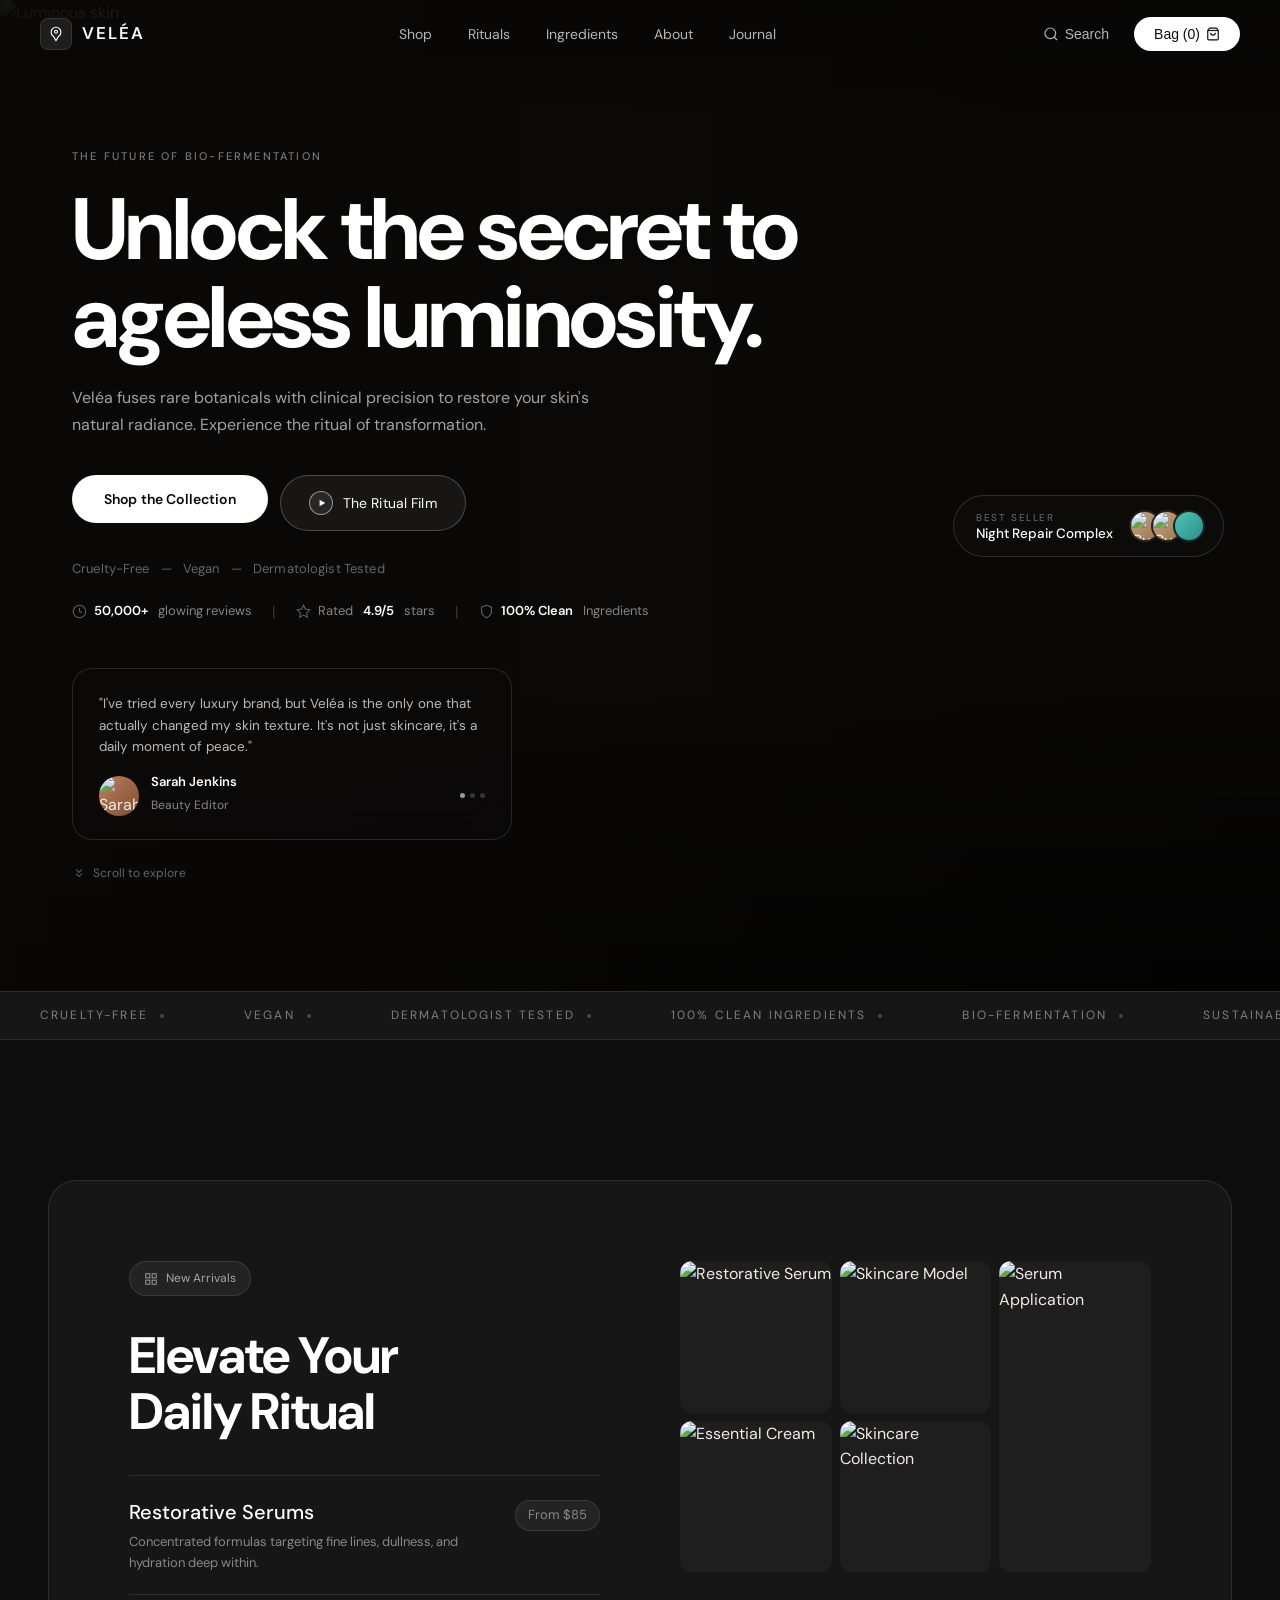
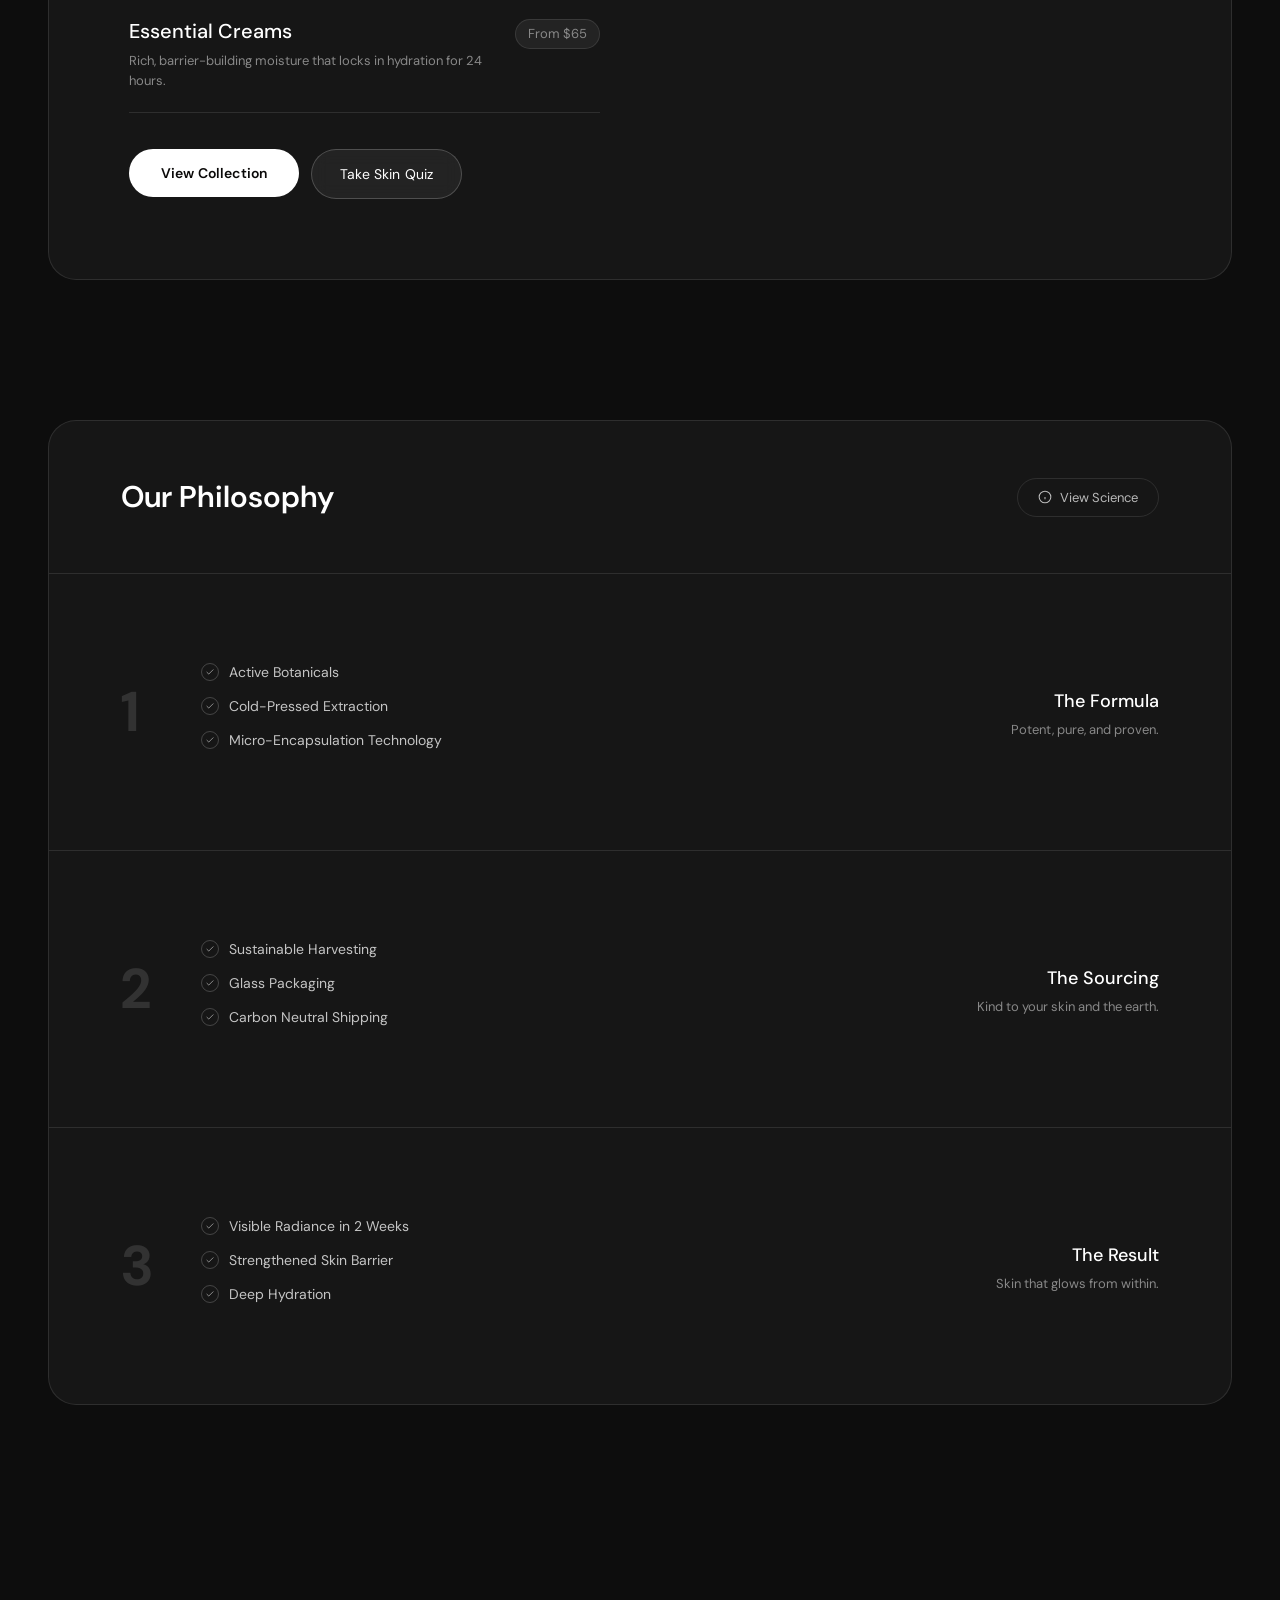
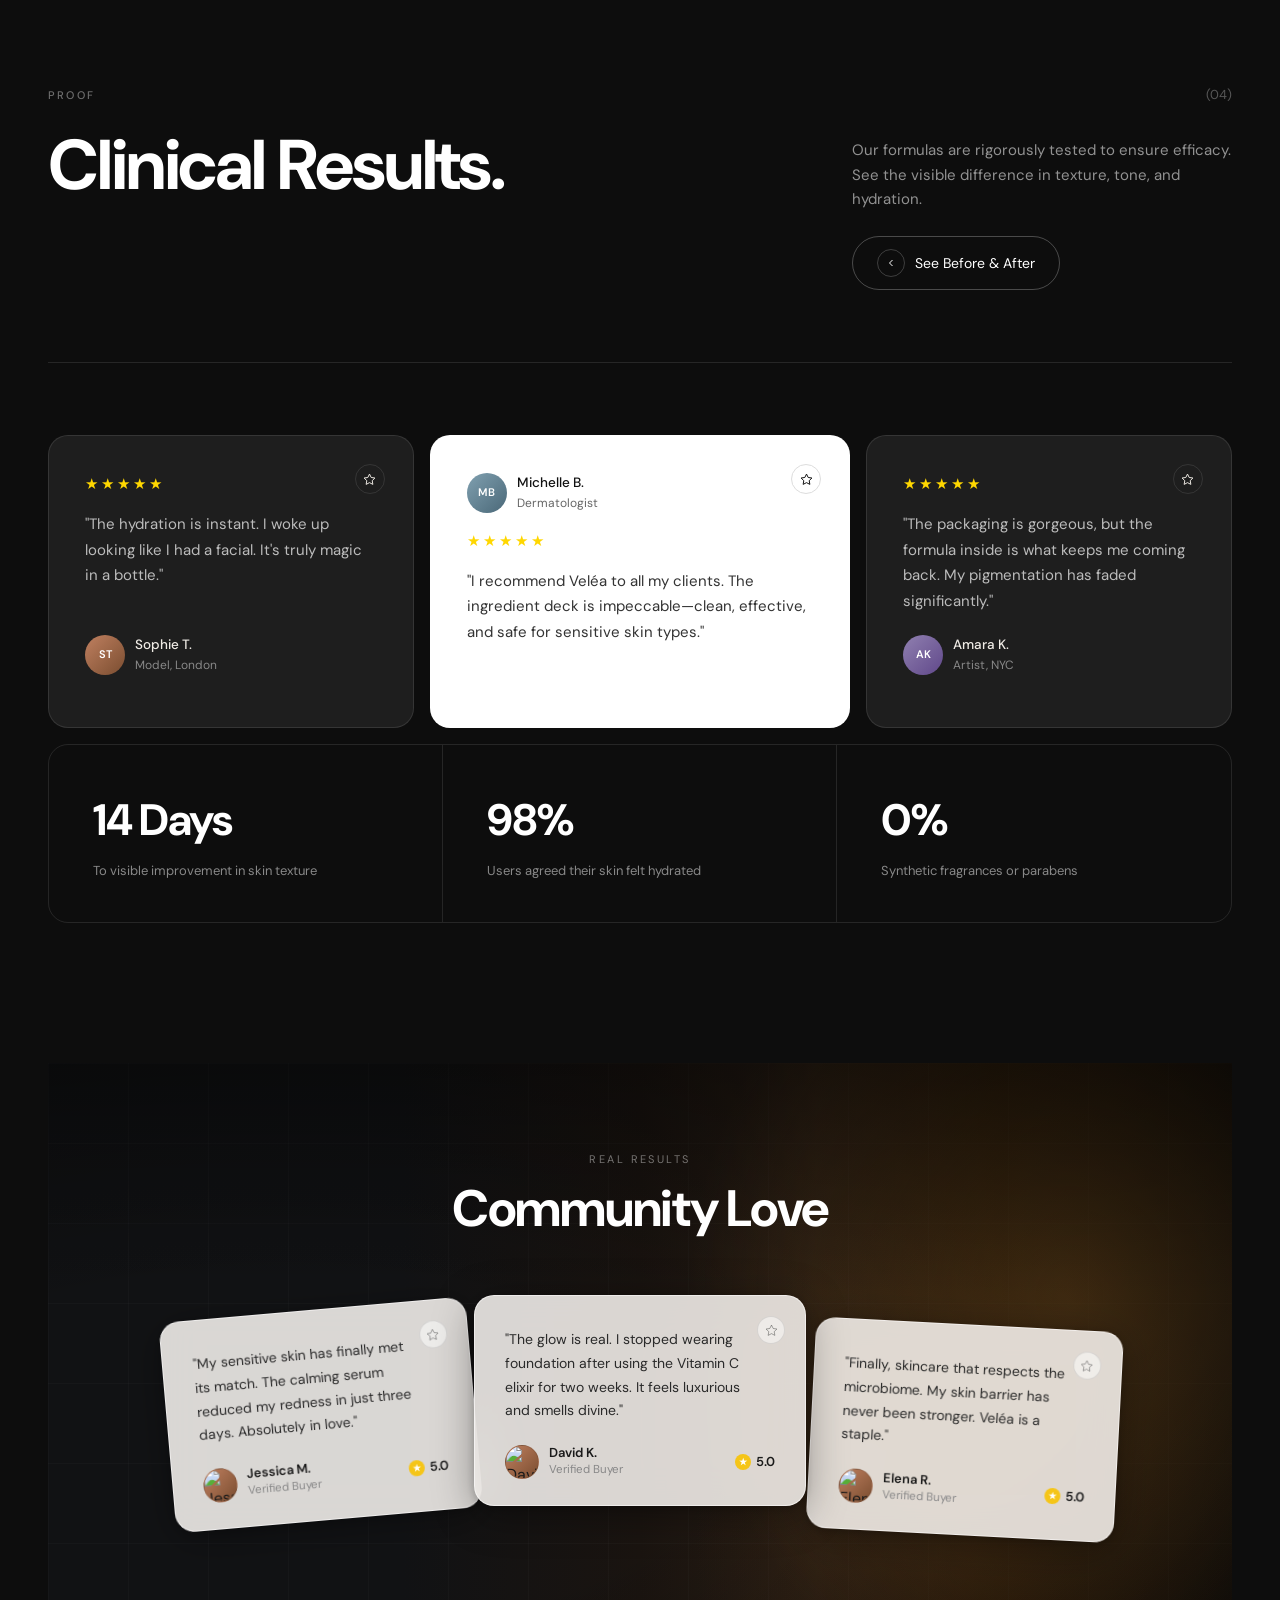
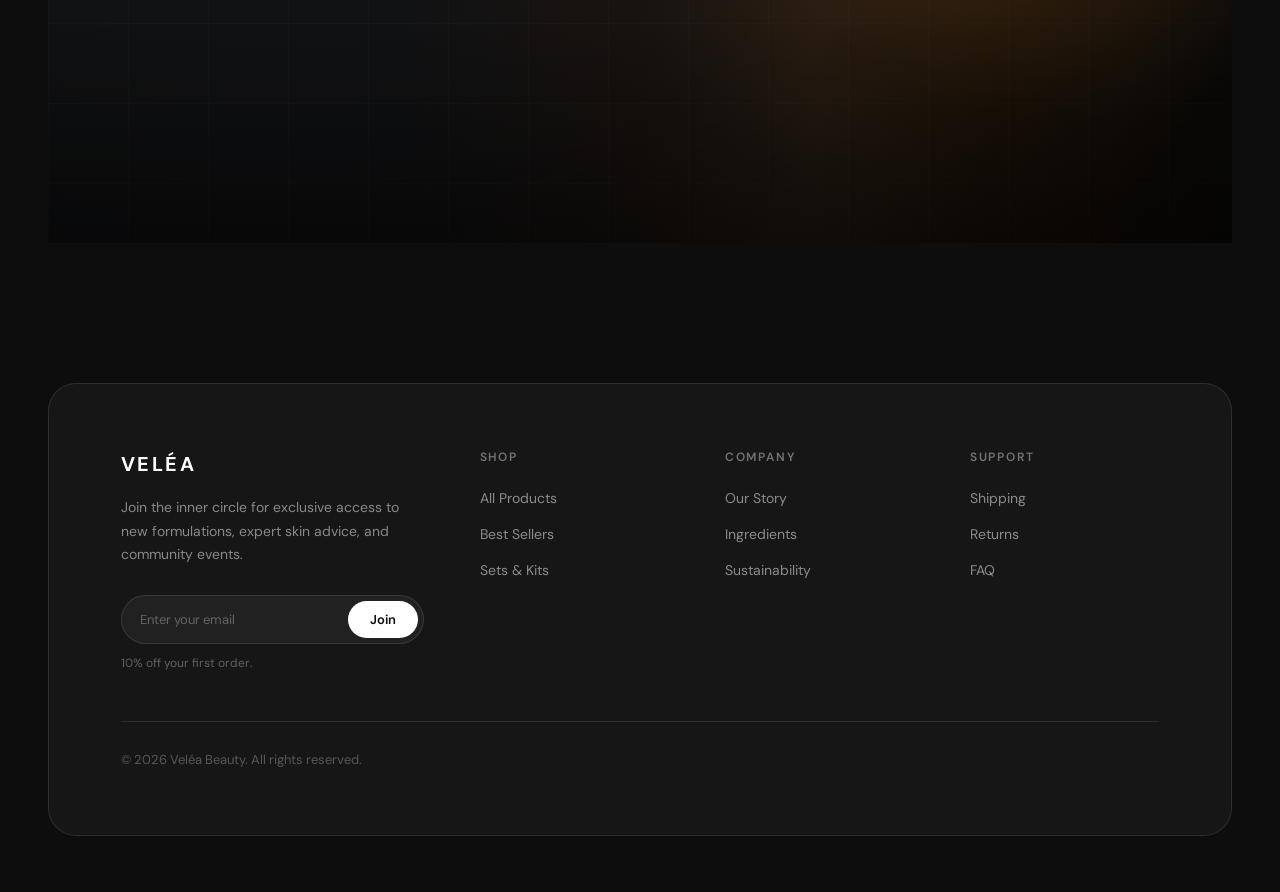
==== index.html @ f621033b "rebrand: rename LUMINA → Veléa throughout" ====
<!DOCTYPE html>
<html lang="en">
<head>
  <meta charset="UTF-8" />
  <meta name="viewport" content="width=device-width, initial-scale=1.0" />
  <meta name="description" content="Veléa fuses rare botanicals with clinical precision to restore your skin's natural radiance. Experience the ritual of transformation." />
  <title>Veléa — Unlock the secret to ageless luminosity</title>

  <!-- Fonts -->
  <link rel="preconnect" href="https://fonts.googleapis.com" />
  <link rel="preconnect" href="https://fonts.gstatic.com" crossorigin />
  <link href="https://fonts.googleapis.com/css2?family=DM+Sans:ital,opsz,wght@0,9..40,300;0,9..40,400;0,9..40,500;0,9..40,600;0,9..40,700;1,9..40,300;1,9..40,400&display=swap" rel="stylesheet" />

  <!-- Styles -->
  <link rel="stylesheet" href="assets/css/style.css" />
</head>
<body>

<!-- ═══════════════════════════════════════════════════════
     NAVIGATION
═══════════════════════════════════════════════════════ -->
<nav>
  <a href="#" class="nav-logo">
    <div class="nav-logo-icon">
      <svg viewBox="0 0 24 24" stroke-width="1.5">
        <path d="M12 3c3.5 0 6.5 3 6.5 6.5 0 2-1 4-3 5.5L12 21l-3.5-6C6.5 13.5 5.5 11.5 5.5 9.5 5.5 6 8.5 3 12 3z"/>
        <circle cx="12" cy="9" r="2"/>
      </svg>
    </div>
    Veléa
  </a>

  <ul class="nav-links">
    <li><a href="coming-soon.html">Shop</a></li>
    <li><a href="coming-soon.html">Rituals</a></li>
    <li><a href="coming-soon.html">Ingredients</a></li>
    <li><a href="coming-soon.html">About</a></li>
    <li><a href="coming-soon.html">Journal</a></li>
  </ul>

  <div class="nav-right">
    <button class="btn-search">
      <svg viewBox="0 0 24 24" width="16" height="16" fill="none" stroke="currentColor" stroke-width="1.8">
        <circle cx="11" cy="11" r="8"/>
        <path d="m21 21-4.35-4.35"/>
      </svg>
      Search
    </button>
    <button class="btn-bag">
      Bag (0)
      <svg viewBox="0 0 24 24" width="14" height="14" fill="none" stroke="currentColor" stroke-width="2">
        <path d="M6 2 3 6v14a2 2 0 0 0 2 2h14a2 2 0 0 0 2-2V6l-3-4z"/>
        <line x1="3" y1="6" x2="21" y2="6"/>
        <path d="M16 10a4 4 0 0 1-8 0"/>
      </svg>
    </button>
  </div>
</nav>


<!-- ═══════════════════════════════════════════════════════
     HERO
═══════════════════════════════════════════════════════ -->
<section class="hero">
  <!-- Background layers -->
  <div class="hero-bg"></div>
  <img class="hero-model" src="assets/images/hero-model.jpg" alt="Luminous skin" />
  <div class="hero-bg-gradient"></div>

  <!-- Best Seller pill (JS aligns it vertically with the badges row) -->
  <div class="best-seller-pill">
    <div>
      <div class="pill-label">Best Seller</div>
      <div class="pill-name">Night Repair Complex</div>
    </div>
    <div class="pill-avatars">
      <div class="pill-av">
        <img src="https://i.pravatar.cc/64?img=32" alt="Customer" />
      </div>
      <div class="pill-av">
        <img src="https://i.pravatar.cc/64?img=44" alt="Customer" />
      </div>
      <div class="pill-av teal"></div>
    </div>
  </div>

  <!-- Left-column content flow -->
  <div class="hero-main">
    <p class="hero-eyebrow">The Future of Bio-Fermentation</p>

    <h1 class="hero-headline">
      Unlock the secret to<br>ageless luminosity.
    </h1>

    <p class="hero-sub">
      Veléa fuses rare botanicals with clinical precision to restore your skin's
      natural radiance. Experience the ritual of transformation.
    </p>

    <div class="hero-ctas">
      <a href="coming-soon.html"><button class="btn-primary">Shop the Collection</button></a>
      <button class="btn-ghost">
        <div class="btn-play-icon">
          <svg viewBox="0 0 10 10"><polygon points="2,1 9,5 2,9"/></svg>
        </div>
        The Ritual Film
      </button>
    </div>

    <p class="hero-cert-line">
      Cruelty-Free <span>—</span> Vegan <span>—</span> Dermatologist Tested
    </p>

    <div class="hero-badges">
      <span class="hero-badge">
        <svg viewBox="0 0 24 24" stroke-width="1.8"><circle cx="12" cy="12" r="10"/><path d="M12 6v6l4 2"/></svg>
        <strong>50,000+</strong>&nbsp;glowing reviews
      </span>
      <span class="hero-badge-sep">|</span>
      <span class="hero-badge">
        <svg viewBox="0 0 24 24" stroke-width="1.8"><path d="M12 2l3.09 6.26L22 9.27l-5 4.87 1.18 6.88L12 17.77l-6.18 3.25L7 14.14 2 9.27l6.91-1.01L12 2z"/></svg>
        Rated&nbsp;<strong>4.9/5</strong>&nbsp;stars
      </span>
      <span class="hero-badge-sep">|</span>
      <span class="hero-badge">
        <svg viewBox="0 0 24 24" stroke-width="1.8"><path d="M12 22s8-4 8-10V5l-8-3-8 3v7c0 6 8 10 8 10z"/></svg>
        <strong>100% Clean</strong>&nbsp;Ingredients
      </span>
    </div>

    <div class="hero-spacer"></div>

    <!-- Testimonial card -->
    <div class="hero-testimonial">
      <p>"I've tried every luxury brand, but Veléa is the only one that actually
         changed my skin texture. It's not just skincare, it's a daily moment of peace."</p>
      <div class="testimonial-author">
        <div class="t-av">
          <img src="https://i.pravatar.cc/80?img=47" alt="Sarah Jenkins" />
        </div>
        <div class="t-info">
          <strong>Sarah Jenkins</strong>
          <span>Beauty Editor</span>
        </div>
        <div class="t-dots">
          <div class="t-dot active"></div>
          <div class="t-dot"></div>
          <div class="t-dot"></div>
        </div>
      </div>
    </div>

    <div class="scroll-hint">
      <svg viewBox="0 0 24 24" stroke-width="1.8">
        <polyline points="7 13 12 18 17 13"/>
        <polyline points="7 6 12 11 17 6"/>
      </svg>
      Scroll to explore
    </div>
  </div>
</section>


<!-- ═══════════════════════════════════════════════════════
     TAGLINE MARQUEE STRIP
═══════════════════════════════════════════════════════ -->
<div class="tagline-strip">
  <div class="strip-inner">
    <span class="strip-item">Cruelty-Free<div class="strip-dot"></div></span>
    <span class="strip-item">Vegan<div class="strip-dot"></div></span>
    <span class="strip-item">Dermatologist Tested<div class="strip-dot"></div></span>
    <span class="strip-item">100% Clean Ingredients<div class="strip-dot"></div></span>
    <span class="strip-item">Bio-Fermentation<div class="strip-dot"></div></span>
    <span class="strip-item">Sustainably Sourced<div class="strip-dot"></div></span>
    <span class="strip-item">Carbon Neutral Shipping<div class="strip-dot"></div></span>
    <span class="strip-item">Glass Packaging<div class="strip-dot"></div></span>
    <!-- duplicate for seamless infinite loop -->
    <span class="strip-item">Cruelty-Free<div class="strip-dot"></div></span>
    <span class="strip-item">Vegan<div class="strip-dot"></div></span>
    <span class="strip-item">Dermatologist Tested<div class="strip-dot"></div></span>
    <span class="strip-item">100% Clean Ingredients<div class="strip-dot"></div></span>
    <span class="strip-item">Bio-Fermentation<div class="strip-dot"></div></span>
    <span class="strip-item">Sustainably Sourced<div class="strip-dot"></div></span>
    <span class="strip-item">Carbon Neutral Shipping<div class="strip-dot"></div></span>
    <span class="strip-item">Glass Packaging<div class="strip-dot"></div></span>
  </div>
</div>


<!-- ═══════════════════════════════════════════════════════
     PRODUCTS — "Elevate Your Daily Ritual"
═══════════════════════════════════════════════════════ -->
<section class="products-section">
  <div class="section-inner">
    <div class="section-card">
      <div class="products-layout">

        <!-- Left: text & product list -->
        <div class="products-left">
          <div class="badge-pill">
            <svg viewBox="0 0 24 24" stroke-width="1.8">
              <rect x="3" y="3" width="7" height="7"/><rect x="14" y="3" width="7" height="7"/>
              <rect x="3" y="14" width="7" height="7"/><rect x="14" y="14" width="7" height="7"/>
            </svg>
            New Arrivals
          </div>

          <h2 class="product-headline">Elevate Your<br>Daily Ritual</h2>

          <ul class="product-list">
            <li class="product-item">
              <div>
                <div class="product-item-name">Restorative Serums</div>
                <div class="product-item-desc">Concentrated formulas targeting fine lines, dullness, and hydration deep within.</div>
              </div>
              <span class="product-item-price">From $85</span>
            </li>
            <li class="product-item">
              <div>
                <div class="product-item-name">Essential Creams</div>
                <div class="product-item-desc">Rich, barrier-building moisture that locks in hydration for 24 hours.</div>
              </div>
              <span class="product-item-price">From $65</span>
            </li>
          </ul>

          <div class="products-ctas">
            <a href="coming-soon.html"><button class="btn-primary">View Collection</button></a>
            <button class="btn-ghost" style="border-color: rgba(255,255,255,0.2);">Take Skin Quiz</button>
          </div>
        </div>

        <!-- Right: image mosaic -->
        <div class="products-right">
          <div class="product-grid">
            <!-- Top-left: prod 1 -->
            <div class="pg-item">
              <img class="pg-img" src="assets/images/prod-1.jpg" alt="Restorative Serum" />
            </div>
            <!-- Top-middle: model 2 -->
            <div class="pg-item">
              <img class="pg-img" src="assets/images/model-2.jpg" alt="Skincare Model" />
            </div>
            <!-- Top-right big (spans 2 rows): model 1 -->
            <div class="pg-item pg-item-tall">
              <img class="pg-img" src="assets/images/model-1.jpg" alt="Serum Application" />
            </div>
            <!-- Bottom-left: prod 2 -->
            <div class="pg-item">
              <img class="pg-img" src="assets/images/prod-2.jpg" alt="Essential Cream" />
            </div>
            <!-- Bottom-middle: prod 3 -->
            <div class="pg-item">
              <img class="pg-img" src="assets/images/prod-3.jpg" alt="Skincare Collection" />
            </div>
          </div>
        </div>

      </div>
    </div>
  </div>
</section>


<!-- ═══════════════════════════════════════════════════════
     PHILOSOPHY — "Our Philosophy"
═══════════════════════════════════════════════════════ -->
<section class="philosophy-section">
  <div class="section-inner">
    <div class="phil-card">

      <div class="phil-header">
        <h2 class="phil-title">Our Philosophy</h2>
        <button class="btn-outline-sm">
          <svg viewBox="0 0 24 24" stroke-width="1.8">
            <path d="M12 22c5.523 0 10-4.477 10-10S17.523 2 12 2 2 6.477 2 12s4.477 10 10 10z"/>
            <path d="M12 16v-4M12 8h.01"/>
          </svg>
          View Science
        </button>
      </div>

      <!-- Row 1: The Formula -->
      <div class="phil-row">
        <div class="phil-num">1</div>
        <div>
          <ul class="phil-points">
            <li><div class="check-icon"><svg viewBox="0 0 24 24" stroke-width="2"><polyline points="20 6 9 17 4 12"/></svg></div>Active Botanicals</li>
            <li><div class="check-icon"><svg viewBox="0 0 24 24" stroke-width="2"><polyline points="20 6 9 17 4 12"/></svg></div>Cold-Pressed Extraction</li>
            <li><div class="check-icon"><svg viewBox="0 0 24 24" stroke-width="2"><polyline points="20 6 9 17 4 12"/></svg></div>Micro-Encapsulation Technology</li>
          </ul>
        </div>

        <!-- ── Formula Video ── -->
        <div class="formula-anim-wrap">
          <video class="formula-video" src="assets/images/formula.mp4" autoplay muted loop playsinline></video>
        </div>

        <div class="phil-right">
          <div class="phil-right-title">The Formula</div>
          <div class="phil-right-sub">Potent, pure, and proven.</div>
        </div>
      </div>

      <!-- Row 2: The Sourcing -->
      <div class="phil-row">
        <div class="phil-num">2</div>
        <div>
          <ul class="phil-points">
            <li><div class="check-icon"><svg viewBox="0 0 24 24" stroke-width="2"><polyline points="20 6 9 17 4 12"/></svg></div>Sustainable Harvesting</li>
            <li><div class="check-icon"><svg viewBox="0 0 24 24" stroke-width="2"><polyline points="20 6 9 17 4 12"/></svg></div>Glass Packaging</li>
            <li><div class="check-icon"><svg viewBox="0 0 24 24" stroke-width="2"><polyline points="20 6 9 17 4 12"/></svg></div>Carbon Neutral Shipping</li>
          </ul>
        </div>

        <!-- ── Sourcing Video ── -->
        <div class="formula-anim-wrap">
          <video class="formula-video" src="assets/images/sourcing.mp4" autoplay muted loop playsinline></video>
        </div>

        <div class="phil-right">
          <div class="phil-right-title">The Sourcing</div>
          <div class="phil-right-sub">Kind to your skin and the earth.</div>
        </div>
      </div>

      <!-- Row 3: The Result -->
      <div class="phil-row">
        <div class="phil-num">3</div>
        <div>
          <ul class="phil-points">
            <li><div class="check-icon"><svg viewBox="0 0 24 24" stroke-width="2"><polyline points="20 6 9 17 4 12"/></svg></div>Visible Radiance in 2 Weeks</li>
            <li><div class="check-icon"><svg viewBox="0 0 24 24" stroke-width="2"><polyline points="20 6 9 17 4 12"/></svg></div>Strengthened Skin Barrier</li>
            <li><div class="check-icon"><svg viewBox="0 0 24 24" stroke-width="2"><polyline points="20 6 9 17 4 12"/></svg></div>Deep Hydration</li>
          </ul>
        </div>

        <!-- ── Result Video ── -->
        <div class="formula-anim-wrap">
          <video class="formula-video" src="assets/images/result.mp4" autoplay muted loop playsinline></video>
        </div>

        <div class="phil-right">
          <div class="phil-right-title">The Result</div>
          <div class="phil-right-sub">Skin that glows from within.</div>
        </div>
      </div>

    </div>
  </div>
</section>


<!-- ═══════════════════════════════════════════════════════
     CLINICAL RESULTS — "Proof"
═══════════════════════════════════════════════════════ -->
<section class="proof-section">
  <div class="section-inner">

    <div class="proof-eyebrow">
      <span class="proof-label">PROOF</span>
      <span class="proof-num">(04)</span>
    </div>

    <div class="proof-top">
      <div>
        <h2 class="proof-headline">Clinical Results.</h2>
      </div>
      <div class="proof-right">
        <p>Our formulas are rigorously tested to ensure efficacy. See the visible
           difference in texture, tone, and hydration.</p>
        <button class="btn-proof">
          <div class="btn-proof-icon">
            <svg viewBox="0 0 24 24" stroke-width="2"><polyline points="15 18 9 12 15 6"/></svg>
          </div>
          See Before &amp; After
        </button>
      </div>
    </div>

    <!-- Review cards -->
    <div class="reviews-grid">

      <div class="review-card">
        <div class="review-bookmark">
          <svg viewBox="0 0 24 24" stroke-width="1.8"><polygon points="12 2 15.09 8.26 22 9.27 17 14.14 18.18 21.02 12 17.77 5.82 21.02 7 14.14 2 9.27 8.91 8.26 12 2"/></svg>
        </div>
        <div class="review-stars">
          <span class="star filled">★</span><span class="star filled">★</span><span class="star filled">★</span><span class="star filled">★</span><span class="star filled">★</span>
        </div>
        <p class="review-text">"The hydration is instant. I woke up looking like I had a facial. It's truly magic in a bottle."</p>
        <div class="review-author" style="margin-top:auto;padding-top:20px;">
          <div class="review-av">ST</div>
          <div>
            <div class="review-author-name">Sophie T.</div>
            <div class="review-author-role">Model, London</div>
          </div>
        </div>
      </div>

      <div class="review-card featured">
        <div class="review-bookmark">
          <svg viewBox="0 0 24 24" stroke-width="1.8" stroke="#aaa"><polygon points="12 2 15.09 8.26 22 9.27 17 14.14 18.18 21.02 12 17.77 5.82 21.02 7 14.14 2 9.27 8.91 8.26 12 2"/></svg>
        </div>
        <div class="review-author">
          <div class="review-av av2">MB</div>
          <div>
            <div class="review-author-name">Michelle B.</div>
            <div class="review-author-role">Dermatologist</div>
          </div>
        </div>
        <div class="review-stars">
          <span class="star filled">★</span><span class="star filled">★</span><span class="star filled">★</span><span class="star filled">★</span><span class="star filled">★</span>
        </div>
        <p class="review-text">"I recommend Veléa to all my clients. The ingredient deck is impeccable—clean, effective, and safe for sensitive skin types."</p>
      </div>

      <div class="review-card">
        <div class="review-bookmark">
          <svg viewBox="0 0 24 24" stroke-width="1.8"><polygon points="12 2 15.09 8.26 22 9.27 17 14.14 18.18 21.02 12 17.77 5.82 21.02 7 14.14 2 9.27 8.91 8.26 12 2"/></svg>
        </div>
        <div class="review-stars">
          <span class="star filled">★</span><span class="star filled">★</span><span class="star filled">★</span><span class="star filled">★</span><span class="star filled">★</span>
        </div>
        <p class="review-text">"The packaging is gorgeous, but the formula inside is what keeps me coming back. My pigmentation has faded significantly."</p>
        <div class="review-author" style="padding-top:20px;margin-top:auto;">
          <div class="review-av av3">AK</div>
          <div>
            <div class="review-author-name">Amara K.</div>
            <div class="review-author-role">Artist, NYC</div>
          </div>
        </div>
      </div>

    </div>

    <!-- Stats bar -->
    <div class="review-stats-row">
      <div class="stat-cell">
        <div class="stat-value">14 Days</div>
        <div class="stat-label">To visible improvement in skin texture</div>
      </div>
      <div class="stat-cell">
        <div class="stat-value">98%</div>
        <div class="stat-label">Users agreed their skin felt hydrated</div>
      </div>
      <div class="stat-cell">
        <div class="stat-value">0%</div>
        <div class="stat-label">Synthetic fragrances or parabens</div>
      </div>
    </div>

  </div>
</section>


<!-- ═══════════════════════════════════════════════════════
     COMMUNITY LOVE
═══════════════════════════════════════════════════════ -->
<section class="community-section">
  <div class="section-inner">
    <div class="community-wrap">

      <!-- Background layers -->
      <div class="community-photo-bg"></div>
      <div class="community-photo-fg"></div>

      <!-- Animated constellation (driven by constellation.js) -->
      <svg id="constellation-canvas" xmlns="http://www.w3.org/2000/svg"></svg>

      <div class="community-vignette"></div>

      <div class="community-content">
        <p class="community-eyebrow">REAL RESULTS</p>
        <h2 class="community-title">Community Love</h2>

        <div class="community-cards">

          <div class="community-card">
            <div class="cc-bookmark">
              <svg viewBox="0 0 24 24" stroke-width="1.8"><polygon points="12 2 15.09 8.26 22 9.27 17 14.14 18.18 21.02 12 17.77 5.82 21.02 7 14.14 2 9.27 8.91 8.26 12 2"/></svg>
            </div>
            <p class="cc-text">"My sensitive skin has finally met its match. The calming serum reduced my redness in just three days. Absolutely in love."</p>
            <div class="cc-footer">
              <div class="cc-author">
                <div class="cc-av"><img src="https://i.pravatar.cc/68?img=47" alt="Jessica M." /></div>
                <div>
                  <div class="cc-name">Jessica M.</div>
                  <div class="cc-role">Verified Buyer</div>
                </div>
              </div>
              <div class="cc-rating"><div class="cc-star-icon">★</div>5.0</div>
            </div>
          </div>

          <div class="community-card">
            <div class="cc-bookmark">
              <svg viewBox="0 0 24 24" stroke-width="1.8"><polygon points="12 2 15.09 8.26 22 9.27 17 14.14 18.18 21.02 12 17.77 5.82 21.02 7 14.14 2 9.27 8.91 8.26 12 2"/></svg>
            </div>
            <p class="cc-text">"The glow is real. I stopped wearing foundation after using the Vitamin C elixir for two weeks. It feels luxurious and smells divine."</p>
            <div class="cc-footer">
              <div class="cc-author">
                <div class="cc-av"><img src="https://i.pravatar.cc/68?img=12" alt="David K." /></div>
                <div>
                  <div class="cc-name">David K.</div>
                  <div class="cc-role">Verified Buyer</div>
                </div>
              </div>
              <div class="cc-rating"><div class="cc-star-icon">★</div>5.0</div>
            </div>
          </div>

          <div class="community-card">
            <div class="cc-bookmark">
              <svg viewBox="0 0 24 24" stroke-width="1.8"><polygon points="12 2 15.09 8.26 22 9.27 17 14.14 18.18 21.02 12 17.77 5.82 21.02 7 14.14 2 9.27 8.91 8.26 12 2"/></svg>
            </div>
            <p class="cc-text">"Finally, skincare that respects the microbiome. My skin barrier has never been stronger. Veléa is a staple."</p>
            <div class="cc-footer">
              <div class="cc-author">
                <div class="cc-av"><img src="https://i.pravatar.cc/68?img=23" alt="Elena R." /></div>
                <div>
                  <div class="cc-name">Elena R.</div>
                  <div class="cc-role">Verified Buyer</div>
                </div>
              </div>
              <div class="cc-rating"><div class="cc-star-icon">★</div>5.0</div>
            </div>
          </div>

        </div>
      </div>
    </div>
  </div>
</section>


<!-- ═══════════════════════════════════════════════════════
     FOOTER
═══════════════════════════════════════════════════════ -->
<footer>
  <div class="footer-wrapper">
    <div class="footer-inner">
      <div class="footer-grid">

        <div class="footer-brand">
          <span class="footer-logo">Veléa</span>
          <p class="footer-tagline">Join the inner circle for exclusive access to new formulations, expert skin advice, and community events.</p>
          <div class="footer-email-form">
            <input type="email" class="footer-email-input" placeholder="Enter your email" />
            <button class="btn-join">Join</button>
          </div>
          <p class="footer-discount">10% off your first order.</p>
        </div>

        <div>
          <p class="footer-col-title">Shop</p>
          <ul class="footer-links">
            <li><a href="coming-soon.html">All Products</a></li>
            <li><a href="coming-soon.html">Best Sellers</a></li>
            <li><a href="coming-soon.html">Sets &amp; Kits</a></li>
          </ul>
        </div>

        <div>
          <p class="footer-col-title">Company</p>
          <ul class="footer-links">
            <li><a href="coming-soon.html">Our Story</a></li>
            <li><a href="coming-soon.html">Ingredients</a></li>
            <li><a href="coming-soon.html">Sustainability</a></li>
          </ul>
        </div>

        <div>
          <p class="footer-col-title">Support</p>
          <ul class="footer-links">
            <li><a href="coming-soon.html">Shipping</a></li>
            <li><a href="coming-soon.html">Returns</a></li>
            <li><a href="coming-soon.html">FAQ</a></li>
          </ul>
        </div>

      </div>

      <div class="footer-bottom">
        <span class="footer-copy">© 2026 Veléa Beauty. All rights reserved.</span>
      </div>
    </div>
  </div>
</footer>





<!-- Scripts (loaded at end of body for performance) -->
<script src="assets/js/constellation.js"></script>
<script src="assets/js/main.js"></script>

</body>
</html>
---- assets/css/style.css ----
/* ═══════════════════════════════════════════════════════════
   Veléa — Luxury Skincare Landing Page
   style.css
═══════════════════════════════════════════════════════════ */

/* ── Reset & Variables ─────────────────────────────────── */
*, *::before, *::after { box-sizing: border-box; margin: 0; padding: 0; }

:root {
  --bg:      #0d0d0d;
  --bg2:     #161616;
  --bg3:     #1e1e1e;
  --border:  rgba(255,255,255,0.1);
  --white:   #ffffff;
  --muted:   #888888;
  --teal:    #4fc3b8;
  --text:    #f0ece6;
}

html { scroll-behavior: smooth; }

body {
  background: var(--bg);
  color: var(--text);
  font-family: 'DM Sans', sans-serif;
  font-size: 16px;
  line-height: 1.6;
  overflow-x: hidden;
}

/* ── Navigation ────────────────────────────────────────── */
nav {
  position: fixed;
  top: 0; left: 0; right: 0;
  z-index: 100;
  display: flex;
  align-items: center;
  justify-content: space-between;
  padding: 0 40px;
  height: 68px;
  background: transparent;
  backdrop-filter: none;
  -webkit-backdrop-filter: none;
  border-bottom: 1px solid transparent;
  transition: background 0.45s ease, backdrop-filter 0.45s ease,
              -webkit-backdrop-filter 0.45s ease, border-color 0.45s ease,
              box-shadow 0.45s ease;
}

nav.scrolled {
  background: rgba(13,13,13,0.88);
  backdrop-filter: blur(12px);
  -webkit-backdrop-filter: blur(12px);
  border-bottom: 1px solid var(--border);
  box-shadow: 0 2px 24px rgba(0,0,0,0.4);
}

.nav-logo {
  display: flex;
  align-items: center;
  gap: 10px;
  font-size: 17px;
  font-weight: 600;
  letter-spacing: 0.12em;
  text-transform: uppercase;
  color: var(--white);
  text-decoration: none;
}

.nav-logo-icon {
  width: 32px; height: 32px;
  background: var(--bg3);
  border: 1px solid var(--border);
  border-radius: 8px;
  display: flex; align-items: center; justify-content: center;
}
.nav-logo-icon svg { width: 18px; height: 18px; stroke: var(--white); fill: none; }

.nav-links {
  display: flex;
  gap: 36px;
  list-style: none;
}
.nav-links a {
  color: rgba(255,255,255,0.7);
  text-decoration: none;
  font-size: 14px;
  font-weight: 400;
  transition: color 0.2s;
}
.nav-links a:hover { color: var(--white); }

.nav-right { display: flex; align-items: center; gap: 12px; }

.btn-search {
  background: none; border: none; cursor: pointer;
  color: rgba(255,255,255,0.7);
  font-size: 14px;
  display: flex; align-items: center; gap: 6px;
  padding: 8px 12px;
  border-radius: 100px;
  border: 1px solid transparent;
  transition: border-color 0.2s, color 0.2s;
}
.btn-search:hover { border-color: var(--border); color: var(--white); }

.btn-bag {
  background: var(--white);
  color: var(--bg);
  border: none; cursor: pointer;
  font-size: 14px;
  font-weight: 500;
  padding: 9px 20px;
  border-radius: 100px;
  display: flex; align-items: center; gap: 6px;
  transition: opacity 0.2s;
}
.btn-bag:hover { opacity: 0.88; }

/* ── Hero ──────────────────────────────────────────────── */
.hero {
  min-height: 100vh;
  position: relative;
  overflow: hidden;
}

.hero-bg {
  position: absolute;
  inset: 0;
  background: #0a0908;
}

.hero-bg-gradient {
  position: absolute;
  inset: 0;
  z-index: 2;
  background:
    linear-gradient(to right, rgba(9,8,7,0.94) 0%, rgba(9,8,7,0.82) 22%, rgba(9,8,7,0.48) 48%, rgba(0,0,0,0.12) 100%),
    linear-gradient(180deg, rgba(0,0,0,0.28) 0%, transparent 14%, transparent 68%, rgba(0,0,0,0.72) 100%);
}

.hero-model {
  position: absolute;
  inset: 0;
  width: 100%;
  height: 100%;
  object-fit: cover;
  object-position: 65% top;
  display: block;
  z-index: 1;
}

.hero-main {
  position: relative;
  z-index: 3;
  padding: 148px 72px 72px;
  max-width: 980px;
}

.hero-eyebrow {
  font-size: 11px;
  font-weight: 500;
  letter-spacing: 0.2em;
  text-transform: uppercase;
  color: rgba(255,255,255,0.45);
  margin-bottom: 20px;
}

.hero-headline {
  font-size: clamp(52px, 6.8vw, 92px);
  font-weight: 700;
  line-height: 1.02;
  color: var(--white);
  margin-bottom: 22px;
  letter-spacing: -0.03em;
  max-width: 820px;
}

.hero-sub {
  font-size: 16px;
  color: rgba(255,255,255,0.62);
  max-width: 520px;
  line-height: 1.68;
  margin-bottom: 36px;
}

.hero-ctas {
  display: flex;
  gap: 12px;
  flex-wrap: wrap;
  margin-bottom: 28px;
}

.hero-cert-line {
  font-size: 13px;
  color: rgba(255,255,255,0.38);
  margin-bottom: 20px;
  letter-spacing: 0.01em;
}
.hero-cert-line span { margin: 0 8px; }

.hero-badges {
  display: flex;
  gap: 0;
  align-items: center;
  flex-wrap: wrap;
  margin-bottom: 0;
}

.hero-badge {
  display: flex; align-items: center; gap: 7px;
  font-size: 13px;
  color: rgba(255,255,255,0.5);
  padding-right: 20px;
}
.hero-badge svg { width: 15px; height: 15px; stroke: rgba(255,255,255,0.35); fill: none; flex-shrink: 0; }
.hero-badge strong { color: var(--white); font-weight: 600; }
.hero-badge-sep { color: rgba(255,255,255,0.2); padding-right: 20px; font-size: 15px; }

.hero-spacer { height: 44px; }

.hero-testimonial {
  max-width: 440px;
  background: rgba(12,11,10,0.72);
  backdrop-filter: blur(20px);
  -webkit-backdrop-filter: blur(20px);
  border: 1px solid rgba(255,255,255,0.12);
  border-radius: 20px;
  padding: 24px 26px 22px;
}

.hero-testimonial p {
  font-size: 13.5px;
  color: rgba(255,255,255,0.72);
  line-height: 1.62;
  margin-bottom: 16px;
}

.testimonial-author { display: flex; align-items: center; gap: 12px; }

.t-av {
  width: 40px; height: 40px; border-radius: 50%;
  background: linear-gradient(135deg, #c08060, #7a4d30);
  flex-shrink: 0;
  overflow: hidden;
}
.t-av img { width: 100%; height: 100%; object-fit: cover; display: block; }

.t-info strong { display: block; font-size: 13px; font-weight: 600; color: var(--white); line-height: 1.3; }
.t-info span   { font-size: 12px; color: var(--muted); }

.t-dots { margin-left: auto; display: flex; gap: 5px; align-items: center; }
.t-dot { width: 5px; height: 5px; border-radius: 50%; background: rgba(255,255,255,0.18); }
.t-dot.active  { background: rgba(255,255,255,0.6); }

.scroll-hint {
  display: flex; align-items: center; gap: 7px;
  font-size: 12px;
  color: rgba(255,255,255,0.38);
  padding: 24px 0 36px;
}
.scroll-hint svg { width: 14px; height: 14px; stroke: rgba(255,255,255,0.35); fill: none; }

/* Best Seller pill */
.best-seller-pill {
  position: absolute;
  z-index: 4;
  right: 56px;
  top: 50%;
  transform: translateY(-50%);
  background: rgba(14,13,12,0.78);
  backdrop-filter: blur(18px);
  -webkit-backdrop-filter: blur(18px);
  border: 1px solid rgba(255,255,255,0.14);
  border-radius: 100px;
  padding: 14px 18px 14px 22px;
  display: flex; align-items: center; gap: 16px;
}

.pill-label {
  font-size: 10px;
  letter-spacing: 0.16em;
  text-transform: uppercase;
  color: rgba(255,255,255,0.4);
  line-height: 1;
  margin-bottom: 4px;
}

.pill-name {
  font-size: 13.5px;
  font-weight: 500;
  color: var(--white);
  line-height: 1;
  white-space: nowrap;
}

.pill-avatars { display: flex; align-items: center; }

.pill-av {
  width: 32px; height: 32px; border-radius: 50%;
  border: 2px solid rgba(24,23,22,0.9);
  overflow: hidden;
  margin-left: -10px;
  background: linear-gradient(135deg, #c8a882, #9b7550);
  flex-shrink: 0;
}
.pill-av:first-child { margin-left: 0; }
.pill-av img { width: 100%; height: 100%; object-fit: cover; display: block; }
.pill-av.teal {
  background: linear-gradient(135deg, #4fc3b8, #2a8f86);
  display: flex; align-items: center; justify-content: center;
}

/* ── Buttons (global) ──────────────────────────────────── */
.btn-primary {
  background: var(--white);
  color: #0a0908;
  border: none; cursor: pointer;
  font-size: 14px;
  font-weight: 600;
  font-family: 'DM Sans', sans-serif;
  padding: 15px 32px;
  border-radius: 100px;
  letter-spacing: 0.01em;
  transition: background 0.25s, box-shadow 0.25s, transform 0.2s;
  white-space: nowrap;
  box-shadow: 0 0 0 0 rgba(255,255,255,0);
}
.btn-primary:hover {
  background: #f0ece6;
  box-shadow: 0 8px 32px rgba(255,255,255,0.18);
  transform: translateY(-2px);
}

.btn-ghost {
  background: rgba(255,255,255,0.06);
  color: var(--white);
  border: 1px solid rgba(255,255,255,0.22);
  cursor: pointer;
  font-size: 14px;
  font-weight: 400;
  font-family: 'DM Sans', sans-serif;
  padding: 15px 28px;
  border-radius: 100px;
  display: flex; align-items: center; gap: 10px;
  backdrop-filter: blur(8px);
  -webkit-backdrop-filter: blur(8px);
  letter-spacing: 0.01em;
  transition: border-color 0.25s, background 0.25s, transform 0.2s;
  white-space: nowrap;
}
.btn-ghost:hover {
  border-color: rgba(255,255,255,0.55);
  background: rgba(255,255,255,0.12);
  transform: translateY(-2px);
}

.btn-play-icon {
  width: 24px; height: 24px;
  border: 1px solid rgba(255,255,255,0.5);
  border-radius: 50%;
  display: flex; align-items: center; justify-content: center;
  flex-shrink: 0;
  background: rgba(255,255,255,0.08);
}
.btn-play-icon svg { width: 8px; height: 8px; fill: var(--white); margin-left: 2px; }

/* ── Tagline Marquee Strip ─────────────────────────────── */
.tagline-strip {
  border-top: 1px solid var(--border);
  border-bottom: 1px solid var(--border);
  padding: 14px 0;
  overflow: hidden;
  background: var(--bg2);
}

.strip-inner {
  display: flex;
  gap: 0;
  animation: marquee 24s linear infinite;
  white-space: nowrap;
  width: max-content;
}

.strip-item {
  font-size: 12px;
  letter-spacing: 0.18em;
  text-transform: uppercase;
  color: rgba(255,255,255,0.45);
  padding: 0 40px;
  display: flex; align-items: center; gap: 12px;
}
.strip-dot { width: 4px; height: 4px; border-radius: 50%; background: rgba(255,255,255,0.2); }

/* ── Layout Container ──────────────────────────────────── */
section { position: relative; }

.section-inner {
  max-width: 1280px;
  margin: 0 auto;
  padding: 0 48px;
}

/* ── Products Section ──────────────────────────────────── */
.products-section { padding: 140px 0; }

.section-card {
  background: var(--bg2);
  border: 1px solid var(--border);
  border-radius: 28px;
  padding: 80px;
  overflow: hidden;
}

.products-layout {
  display: grid;
  grid-template-columns: 1fr 1fr;
  gap: 80px;
  align-items: start;
}

.badge-pill {
  display: inline-flex;
  align-items: center;
  gap: 8px;
  background: rgba(255,255,255,0.06);
  border: 1px solid var(--border);
  border-radius: 100px;
  padding: 7px 14px;
  font-size: 12px;
  color: rgba(255,255,255,0.6);
  margin-bottom: 32px;
}
.badge-pill svg { width: 14px; height: 14px; stroke: rgba(255,255,255,0.5); fill: none; }

.product-headline {
  font-size: clamp(36px, 4vw, 54px);
  font-weight: 700;
  line-height: 1.08;
  color: var(--white);
  margin-bottom: 36px;
  letter-spacing: -0.02em;
}

.product-list { list-style: none; margin-bottom: 36px; }

.product-item {
  display: flex;
  align-items: baseline;
  justify-content: space-between;
  padding: 20px 0;
  border-bottom: 1px solid var(--border);
  cursor: pointer;
  transition: padding-left 0.2s, opacity 0.2s;
}
.product-item:hover { opacity: 0.8; padding-left: 8px; }
.product-item:first-child { border-top: 1px solid var(--border); }

.product-item-name { font-size: 20px; font-weight: 500; color: var(--white); }
.product-item-desc { font-size: 13px; color: var(--muted); margin-top: 4px; }

.product-item-price {
  font-size: 13px;
  color: var(--muted);
  background: rgba(255,255,255,0.06);
  border: 1px solid var(--border);
  border-radius: 100px;
  padding: 4px 12px;
  white-space: nowrap;
}

.products-ctas { display: flex; gap: 12px; }

.product-grid {
  display: grid;
  grid-template-columns: 1fr 1fr 1fr;
  grid-template-rows: auto auto;
  gap: 8px;
}

.pg-item {
  border-radius: 12px;
  overflow: hidden;
  background: var(--bg3);
  aspect-ratio: 1;
}

.pg-item-tall {
  grid-column: 3;
  grid-row: 1 / span 2;
  aspect-ratio: auto;
}

.pg-img {
  width: 100%;
  height: 100%;
  object-fit: cover;
  object-position: center;
  display: block;
  transition: transform 0.5s ease;
}
.pg-item:hover .pg-img { transform: scale(1.04); }

/* ── Philosophy Section ────────────────────────────────── */
.philosophy-section { padding: 0 0 140px 0; }

.phil-card {
  background: var(--bg2);
  border: 1px solid var(--border);
  border-radius: 28px;
  overflow: hidden;
}

.phil-header {
  display: flex;
  align-items: center;
  justify-content: space-between;
  padding: 52px 72px;
  border-bottom: 1px solid var(--border);
}

.phil-title { font-size: 30px; font-weight: 600; color: var(--white); }

.btn-outline-sm {
  background: none;
  color: rgba(255,255,255,0.7);
  border: 1px solid var(--border);
  border-radius: 100px;
  padding: 10px 20px;
  font-size: 13px;
  font-family: 'DM Sans', sans-serif;
  cursor: pointer;
  display: flex; align-items: center; gap: 8px;
  transition: border-color 0.2s, color 0.2s;
}
.btn-outline-sm:hover { border-color: rgba(255,255,255,0.4); color: var(--white); }
.btn-outline-sm svg { width: 14px; height: 14px; stroke: currentColor; fill: none; }

.phil-row {
  display: grid;
  grid-template-columns: 80px 1fr auto 240px;
  gap: 0;
  align-items: center;
  padding: 56px 72px;
  border-bottom: 1px solid var(--border);
}
.phil-row:last-child { border-bottom: none; }

.phil-num {
  font-size: 56px;
  font-weight: 700;
  color: rgba(255,255,255,0.12);
  line-height: 1;
}

.phil-points { list-style: none; padding: 0; margin: 0; }
.phil-points li {
  display: flex; align-items: center; gap: 10px;
  font-size: 14px;
  color: rgba(255,255,255,0.75);
  margin-bottom: 12px;
}

.check-icon {
  width: 18px; height: 18px;
  border-radius: 50%;
  border: 1px solid rgba(255,255,255,0.2);
  display: flex; align-items: center; justify-content: center;
  flex-shrink: 0;
}
.check-icon svg { width: 10px; height: 10px; stroke: rgba(255,255,255,0.6); fill: none; }

.phil-images { display: flex; gap: 10px; margin-top: 28px; }

.phil-img {
  width: 120px; height: 96px;
  border-radius: 12px;
  object-fit: cover;
}
/* Philosophy image placeholders */
.phil-img-1 { background: linear-gradient(135deg, #e8c090, #9a6030); }
.phil-img-2 { background: linear-gradient(135deg, #c0d0c8, #506050); }
.phil-img-3 { background: linear-gradient(135deg, #5c8050, #2a4020); }
.phil-img-4 { background: linear-gradient(135deg, #202020, #101010); }
.phil-img-5 { background: linear-gradient(135deg, #e0d8cc, #908070); }
.phil-img-6 { background: linear-gradient(135deg, #d0e0d8, #3a6050); }
.phil-img-7 { background: linear-gradient(135deg, #dce8e0, #60a080); }

.phil-right { text-align: right; padding-top: 4px; }
.phil-right-title { font-size: 18px; font-weight: 500; color: var(--white); margin-bottom: 4px; }
.phil-right-sub   { font-size: 13px; color: var(--muted); }

/* ── Formula Video ───────────────────────────────────── */
.formula-anim-wrap {
  display: flex;
  align-items: center;
  justify-content: center;
  align-self: center;
  padding: 0 24px;
  width: 340px;
  /* contain the growing video */
  overflow: hidden;
  border-radius: 14px;
  transition: box-shadow 0.5s ease;
}
.formula-anim-wrap:hover {
  box-shadow: 0 20px 52px rgba(0,0,0,0.55), 0 4px 12px rgba(0,0,0,0.30);
}
.formula-video {
  width: 100%;
  height: 164px;           /* 16:9 resting state  */
  display: block;
  border-radius: 14px;
  object-fit: cover;
  cursor: pointer;
  filter: drop-shadow(0 10px 28px rgba(0,0,0,0.40)) drop-shadow(0 2px 6px rgba(0,0,0,0.25));
  transition: height 0.55s cubic-bezier(0.4, 0, 0.2, 1),
              border-radius 0.55s ease;
}
.formula-anim-wrap:hover .formula-video {
  height: 390px;           /* expands to reveal portrait content */
  border-radius: 10px;
}

/* ── Clinical Results / Proof Section ─────────────────── */
.proof-section { padding: 140px 0; }

.proof-top {
  display: flex;
  align-items: flex-start;
  justify-content: space-between;
  padding-bottom: 72px;
  border-bottom: 1px solid var(--border);
  margin-bottom: 72px;
}

.proof-eyebrow {
  display: flex; align-items: center; justify-content: space-between;
  margin-bottom: 24px;
}

.proof-label {
  font-size: 11px;
  font-weight: 500;
  letter-spacing: 0.2em;
  text-transform: uppercase;
  color: rgba(255,255,255,0.4);
}
.proof-num { color: rgba(255,255,255,0.3); font-size: 13px; }

.proof-headline {
  font-size: clamp(48px, 5.5vw, 72px);
  font-weight: 700;
  color: var(--white);
  line-height: 1.02;
  letter-spacing: -0.03em;
}

.proof-right { max-width: 380px; padding-top: 8px; }
.proof-right p {
  font-size: 15px;
  color: rgba(255,255,255,0.55);
  line-height: 1.65;
  margin-bottom: 24px;
}

.btn-proof {
  background: none;
  color: var(--white);
  border: 1px solid rgba(255,255,255,0.25);
  border-radius: 100px;
  padding: 12px 24px;
  font-size: 14px;
  font-family: 'DM Sans', sans-serif;
  cursor: pointer;
  display: inline-flex; align-items: center; gap: 10px;
  transition: border-color 0.2s;
}
.btn-proof:hover { border-color: rgba(255,255,255,0.5); }

.btn-proof-icon {
  width: 28px; height: 28px;
  border: 1px solid rgba(255,255,255,0.2);
  border-radius: 50%;
  display: flex; align-items: center; justify-content: center;
}
.btn-proof-icon svg { width: 12px; height: 12px; stroke: var(--white); fill: none; }

/* Review cards */
.reviews-grid {
  display: grid;
  grid-template-columns: 1fr 1.15fr 1fr;
  gap: 16px;
  margin-bottom: 16px;
}

.review-card {
  background: var(--bg3);
  border: 1px solid var(--border);
  border-radius: 20px;
  padding: 36px;
  position: relative;
  min-height: 280px;
  display: flex;
  flex-direction: column;
}

.review-card.featured {
  background: var(--white);
  color: var(--bg);
}

.review-bookmark {
  position: absolute;
  top: 28px; right: 28px;
  width: 30px; height: 30px;
  border-radius: 50%;
  border: 1px solid var(--border);
  display: flex; align-items: center; justify-content: center;
  cursor: pointer;
}
.review-card.featured .review-bookmark { border-color: #ddd; }
.review-bookmark svg { width: 13px; height: 13px; stroke: currentColor; fill: none; }

.review-stars { display: flex; gap: 3px; margin-bottom: 16px; }
.star { font-size: 15px; }
.star.filled { color: #ffd700; }
.star.empty  { color: rgba(255,255,255,0.2); }
.review-card.featured .star.empty { color: #ddd; }

.review-author { display: flex; align-items: center; gap: 10px; margin-bottom: 16px; }

.review-av {
  width: 40px; height: 40px; border-radius: 50%;
  background: linear-gradient(135deg, #c08060, #7a4d30);
  font-size: 11px; font-weight: 600; color: white;
  display: flex; align-items: center; justify-content: center;
  flex-shrink: 0;
  overflow: hidden;
}
.review-av img { width: 100%; height: 100%; object-fit: cover; display: block; }
.review-av.av2 { background: linear-gradient(135deg, #80a0b0, #4a6878); }
.review-av.av3 { background: linear-gradient(135deg, #9080b0, #60488a); }

.review-author-name { font-size: 13.5px; font-weight: 500; }
.review-author-role { font-size: 12px; color: var(--muted); }

.review-text { font-size: 15px; color: rgba(255,255,255,0.7); line-height: 1.7; flex: 1; }
.review-card.featured .review-text { color: #333; }
.review-card.featured .review-author-name { color: #111; }
.review-card.featured .review-author-role { color: #666; }

/* Stats row */
.review-stats-row {
  display: grid;
  grid-template-columns: 1fr 1fr 1fr;
  gap: 0;
  border: 1px solid var(--border);
  border-radius: 20px;
  overflow: hidden;
}

.stat-cell {
  padding: 40px 44px;
  border-right: 1px solid var(--border);
}
.stat-cell:last-child { border-right: none; }

.stat-value {
  font-size: 44px;
  font-weight: 700;
  color: var(--white);
  margin-bottom: 6px;
  letter-spacing: -0.03em;
}
.stat-label { font-size: 13px; color: var(--muted); }

/* ── Community Love Section ────────────────────────────── */
.community-section { padding: 0 0 140px 0; position: relative; }

.community-wrap {
  position: relative;
  overflow: hidden;
  min-height: 780px;
}

/* Layered dark photo-like background */
.community-photo-bg {
  position: absolute; inset: 0;
  background:
    linear-gradient(to right,
      #111214 0%, #111214 30%,
      #1a1410 50%, #2a1e14 65%,
      #1c1208 80%, #0e0c0a 100%
    );
  z-index: 0;
}
.community-photo-bg::before {
  content: '';
  position: absolute; inset: 0;
  background-image:
    linear-gradient(rgba(255,255,255,0.018) 1px, transparent 1px),
    linear-gradient(90deg, rgba(255,255,255,0.018) 1px, transparent 1px);
  background-size: 80px 80px;
}

.community-photo-fg {
  position: absolute;
  right: 0; top: 0;
  width: 55%; height: 100%;
  background:
    radial-gradient(ellipse at 75% 30%, rgba(120,80,30,0.55) 0%, transparent 55%),
    radial-gradient(ellipse at 60% 60%, rgba(80,50,20,0.35) 0%, transparent 50%);
  z-index: 0;
}

.community-vignette {
  position: absolute; inset: 0;
  background:
    radial-gradient(ellipse at 20% 50%, transparent 30%, rgba(0,0,0,0.45) 100%),
    linear-gradient(to bottom, rgba(0,0,0,0.25) 0%, transparent 30%, transparent 70%, rgba(0,0,0,0.4) 100%);
  z-index: 2;
  pointer-events: none;
}

/* Animated constellation canvas (drawn by constellation.js) */
#constellation-canvas {
  position: absolute;
  inset: 0;
  width: 100%; height: 100%;
  pointer-events: none;
  z-index: 1;
}

.community-content {
  position: relative; z-index: 3;
  padding: 88px 100px 100px;
}

.community-eyebrow {
  font-size: 11px;
  letter-spacing: 0.22em;
  text-transform: uppercase;
  color: rgba(255,255,255,0.42);
  text-align: center;
  margin-bottom: 12px;
  font-weight: 400;
}

.community-title {
  font-size: clamp(38px, 4vw, 54px);
  font-weight: 700;
  color: var(--white);
  text-align: center;
  margin-bottom: 64px;
  letter-spacing: -0.025em;
  line-height: 1.1;
}

/* Tilted frosted-glass review cards */
.community-cards {
  display: grid;
  grid-template-columns: 1fr 1.08fr 1fr;
  gap: 18px;
  align-items: center;
}

.community-card {
  background: rgba(245,242,238,0.88);
  backdrop-filter: blur(20px) saturate(180%);
  -webkit-backdrop-filter: blur(20px) saturate(180%);
  border: 1px solid rgba(255,255,255,0.55);
  border-radius: 20px;
  padding: 32px 30px 26px;
  position: relative;
  transition: transform 0.35s cubic-bezier(.22,.68,0,1.2), box-shadow 0.35s;
  box-shadow: 0 8px 40px rgba(0,0,0,0.35), 0 2px 8px rgba(0,0,0,0.2);
  color: #1a1a1a;
}

.community-card:nth-child(1) { transform: rotate(-5deg) translateX(18px) translateY(10px); z-index: 1; }
.community-card:nth-child(2) { transform: rotate(0deg)  translateY(-6px);                 z-index: 2; }
.community-card:nth-child(3) { transform: rotate(3deg)  translateX(-12px) translateY(24px); z-index: 1; }

.community-card:nth-child(1):hover { transform: rotate(-1deg) translateX(18px) translateY(4px)  scale(1.02); z-index: 10; }
.community-card:nth-child(2):hover { transform: rotate(0deg)  translateY(-12px)                  scale(1.02); z-index: 10; }
.community-card:nth-child(3):hover { transform: rotate(1deg)  translateX(-12px) translateY(16px) scale(1.02); z-index: 10; }

.cc-bookmark {
  position: absolute; top: 20px; right: 20px;
  width: 28px; height: 28px;
  border: 1px solid rgba(0,0,0,0.1);
  border-radius: 50%;
  background: rgba(255,255,255,0.5);
  display: flex; align-items: center; justify-content: center;
  cursor: pointer;
}
.cc-bookmark svg { width: 13px; height: 13px; stroke: rgba(0,0,0,0.35); fill: none; }

.cc-text {
  font-size: 14px;
  color: #2a2a2a;
  line-height: 1.7;
  margin-bottom: 22px;
  padding-right: 20px;
}

.cc-footer { display: flex; align-items: center; justify-content: space-between; }
.cc-author { display: flex; align-items: center; gap: 10px; }

.cc-av {
  width: 34px; height: 34px; border-radius: 50%;
  overflow: hidden;
  flex-shrink: 0;
  border: 1.5px solid rgba(0,0,0,0.08);
  background: linear-gradient(135deg, #c08060, #7a4d30);
}
.cc-av img { width: 100%; height: 100%; object-fit: cover; display: block; }

.cc-name { font-size: 13px; font-weight: 600; color: #1a1a1a; line-height: 1.2; }
.cc-role { font-size: 11.5px; color: #888; }

.cc-rating { display: flex; align-items: center; gap: 5px; font-size: 13px; font-weight: 600; color: #1a1a1a; }
.cc-star-icon {
  width: 16px; height: 16px;
  background: #f5c518;
  border-radius: 50%;
  display: flex; align-items: center; justify-content: center;
  font-size: 9px; color: #fff;
}

/* ── Footer ────────────────────────────────────────────── */
footer {
  padding-bottom: 56px;
}

.footer-wrapper {
  max-width: 1280px;
  margin: 0 auto;
  padding: 0 48px;
}

.footer-inner {
  padding: 64px 72px;
  background: var(--bg2);
  border-radius: 28px;
  border: 1px solid var(--border);
  margin-top: 0;
}

.footer-grid {
  display: grid;
  grid-template-columns: 1.6fr 1fr 1fr 1fr;
  gap: 56px;
  margin-bottom: 48px;
}

.footer-logo {
  font-size: 20px; font-weight: 700;
  letter-spacing: 0.12em; text-transform: uppercase;
  color: var(--white); margin-bottom: 16px;
  display: block;
}

.footer-tagline {
  font-size: 14px; color: var(--muted);
  line-height: 1.68; margin-bottom: 28px;
  max-width: 300px;
}

.footer-email-form {
  display: flex;
  background: rgba(255,255,255,0.05);
  border: 1px solid var(--border);
  border-radius: 100px;
  padding: 5px 5px 5px 18px;
  overflow: hidden;
}

.footer-email-input {
  background: none; border: none; outline: none;
  color: var(--white); font-size: 13px;
  font-family: 'DM Sans', sans-serif;
  flex: 1; min-width: 0;
}
.footer-email-input::placeholder { color: rgba(255,255,255,0.3); }

.btn-join {
  background: var(--white); color: var(--bg);
  border: none; cursor: pointer;
  font-size: 13px; font-weight: 600;
  font-family: 'DM Sans', sans-serif;
  padding: 10px 22px; border-radius: 100px;
  transition: opacity 0.2s, transform 0.2s;
  white-space: nowrap;
}
.btn-join:hover { opacity: 0.88; transform: translateY(-1px); }

.footer-discount { font-size: 12px; color: rgba(255,255,255,0.32); margin-top: 10px; }

.footer-col-title {
  font-size: 12px; font-weight: 600;
  letter-spacing: 0.15em; text-transform: uppercase;
  color: rgba(255,255,255,0.4);
  margin-bottom: 18px;
}

.footer-links { list-style: none; }
.footer-links li { margin-bottom: 10px; }
.footer-links a {
  font-size: 14px; color: rgba(255,255,255,0.5);
  text-decoration: none; transition: color 0.2s;
}
.footer-links a:hover { color: var(--white); }

.footer-bottom {
  padding-top: 24px;
  border-top: 1px solid var(--border);
}

.footer-copy { font-size: 13px; color: rgba(255,255,255,0.28); }

/* ── Sticky Bottom Bar ─────────────────────────────────── */
.sticky-bar {
  position: fixed;
  bottom: 24px; left: 50%; transform: translateX(-50%);
  background: rgba(30,30,30,0.92);
  backdrop-filter: blur(16px);
  border: 1px solid rgba(255,255,255,0.12);
  border-radius: 100px;
  padding: 10px 14px 10px 20px;
  display: flex; align-items: center; gap: 14px;
  z-index: 99;
  font-size: 14px;
  color: rgba(255,255,255,0.6);
  white-space: nowrap;
}

.sticky-btns { display: flex; gap: 8px; }

.sticky-btn {
  background: none;
  color: rgba(255,255,255,0.7);
  border: 1px solid var(--border);
  border-radius: 100px;
  padding: 8px 16px;
  font-size: 13px;
  font-family: 'DM Sans', sans-serif;
  cursor: pointer;
  display: flex; align-items: center; gap: 6px;
  transition: border-color 0.2s, color 0.2s;
}
.sticky-btn:hover { border-color: rgba(255,255,255,0.4); color: var(--white); }
.sticky-btn svg { width: 14px; height: 14px; stroke: currentColor; fill: none; }

/* ── Animations ────────────────────────────────────────── */
@keyframes marquee {
  0%   { transform: translateX(0); }
  100% { transform: translateX(-50%); }
}

@keyframes fadeUp {
  from { opacity: 0; transform: translateY(24px); }
  to   { opacity: 1; transform: translateY(0); }
}

.hero-eyebrow    { animation: fadeUp 0.6s ease both 0.10s; }
.hero-headline   { animation: fadeUp 0.7s ease both 0.25s; }
.hero-sub        { animation: fadeUp 0.7s ease both 0.40s; }
.hero-ctas       { animation: fadeUp 0.7s ease both 0.55s; }
.hero-cert-line  { animation: fadeUp 0.7s ease both 0.65s; }
.hero-badges     { animation: fadeUp 0.7s ease both 0.72s; }
.best-seller-pill{ animation: fadeUp 0.8s ease both 0.80s; }
.hero-testimonial{ animation: fadeUp 0.8s ease both 0.90s; }
.scroll-hint     { animation: fadeUp 0.7s ease both 1.00s; }

/* ── Responsive ────────────────────────────────────────── */
@media (max-width: 1100px) {
  .section-inner   { padding-left: 32px; padding-right: 32px; }
  .hero-main       { padding: 44px 32px 0; }
  .best-seller-pill{ right: 32px; }
  .footer-inner    { padding: 48px 40px; }
  .footer-grid     { grid-template-columns: 1fr 1fr; gap: 32px; }
  .footer-wrapper  { padding: 0 32px; }
}

@media (max-width: 768px) {
  nav              { padding: 0 20px; }
  .nav-links       { display: none; }
  .hero-main       { padding: 36px 20px 0; }
  .section-inner   { padding-left: 20px; padding-right: 20px; }
  .best-seller-pill{ display: none; }
  .products-layout { grid-template-columns: 1fr; }
  .section-card    { padding: 32px 24px; }
  .phil-row        { grid-template-columns: 60px 1fr; }
  .phil-header     { padding: 32px 24px; }
  .phil-row        { padding: 32px 24px; }
  .phil-right      { display: none; }
  .formula-anim-wrap{ display: none; }
  .reviews-grid    { grid-template-columns: 1fr; }
  .review-stats-row{ grid-template-columns: 1fr; }
  .stat-cell       { border-right: none; border-bottom: 1px solid var(--border); }
  .community-cards { grid-template-columns: 1fr; }
  .community-content{ padding: 48px 24px 60px; }
  .community-card:nth-child(1),
  .community-card:nth-child(2),
  .community-card:nth-child(3) { transform: none !important; margin: 0; }
  .footer-grid     { grid-template-columns: 1fr; }
  .footer-inner    { padding: 30px 20px; }
  .footer-wrapper  { padding: 0 20px; }
  .sticky-bar      { font-size: 0; padding: 10px 10px; gap: 8px; }
  .sticky-bar > span { display: none; }
}
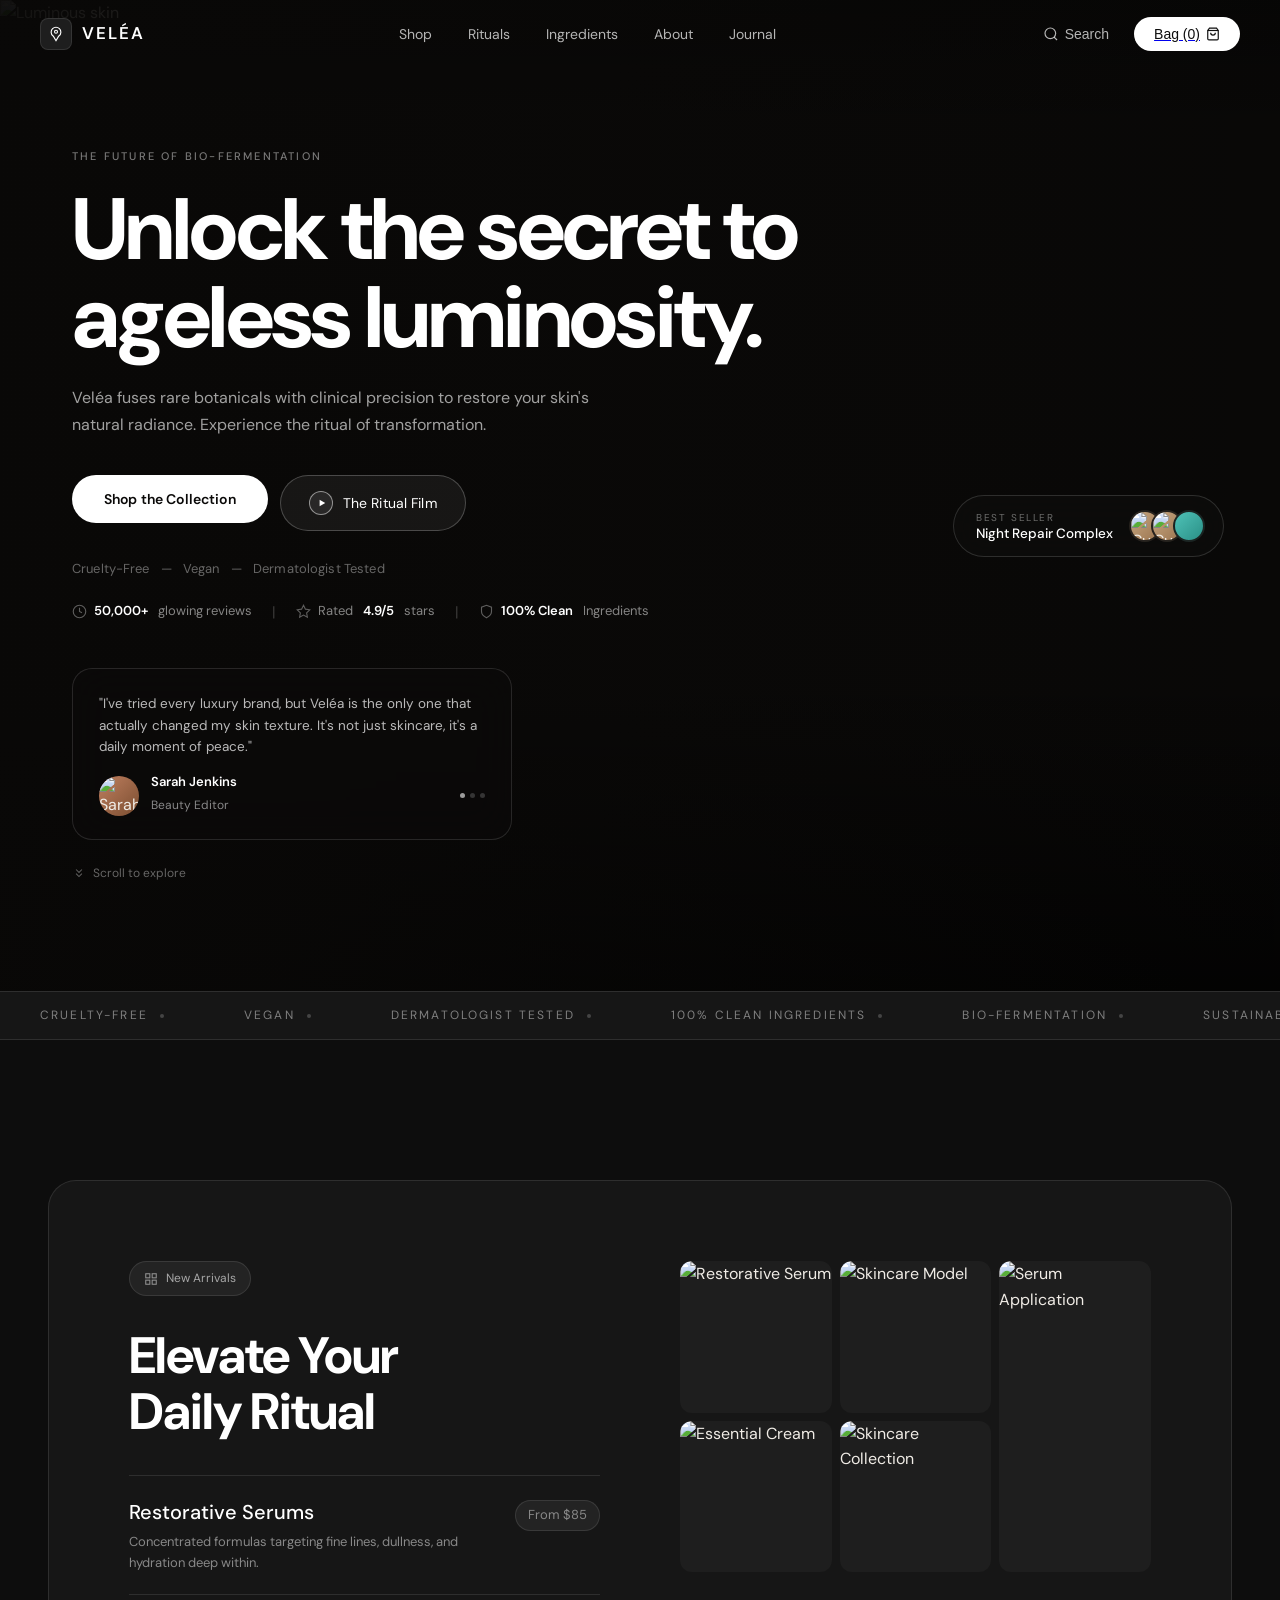
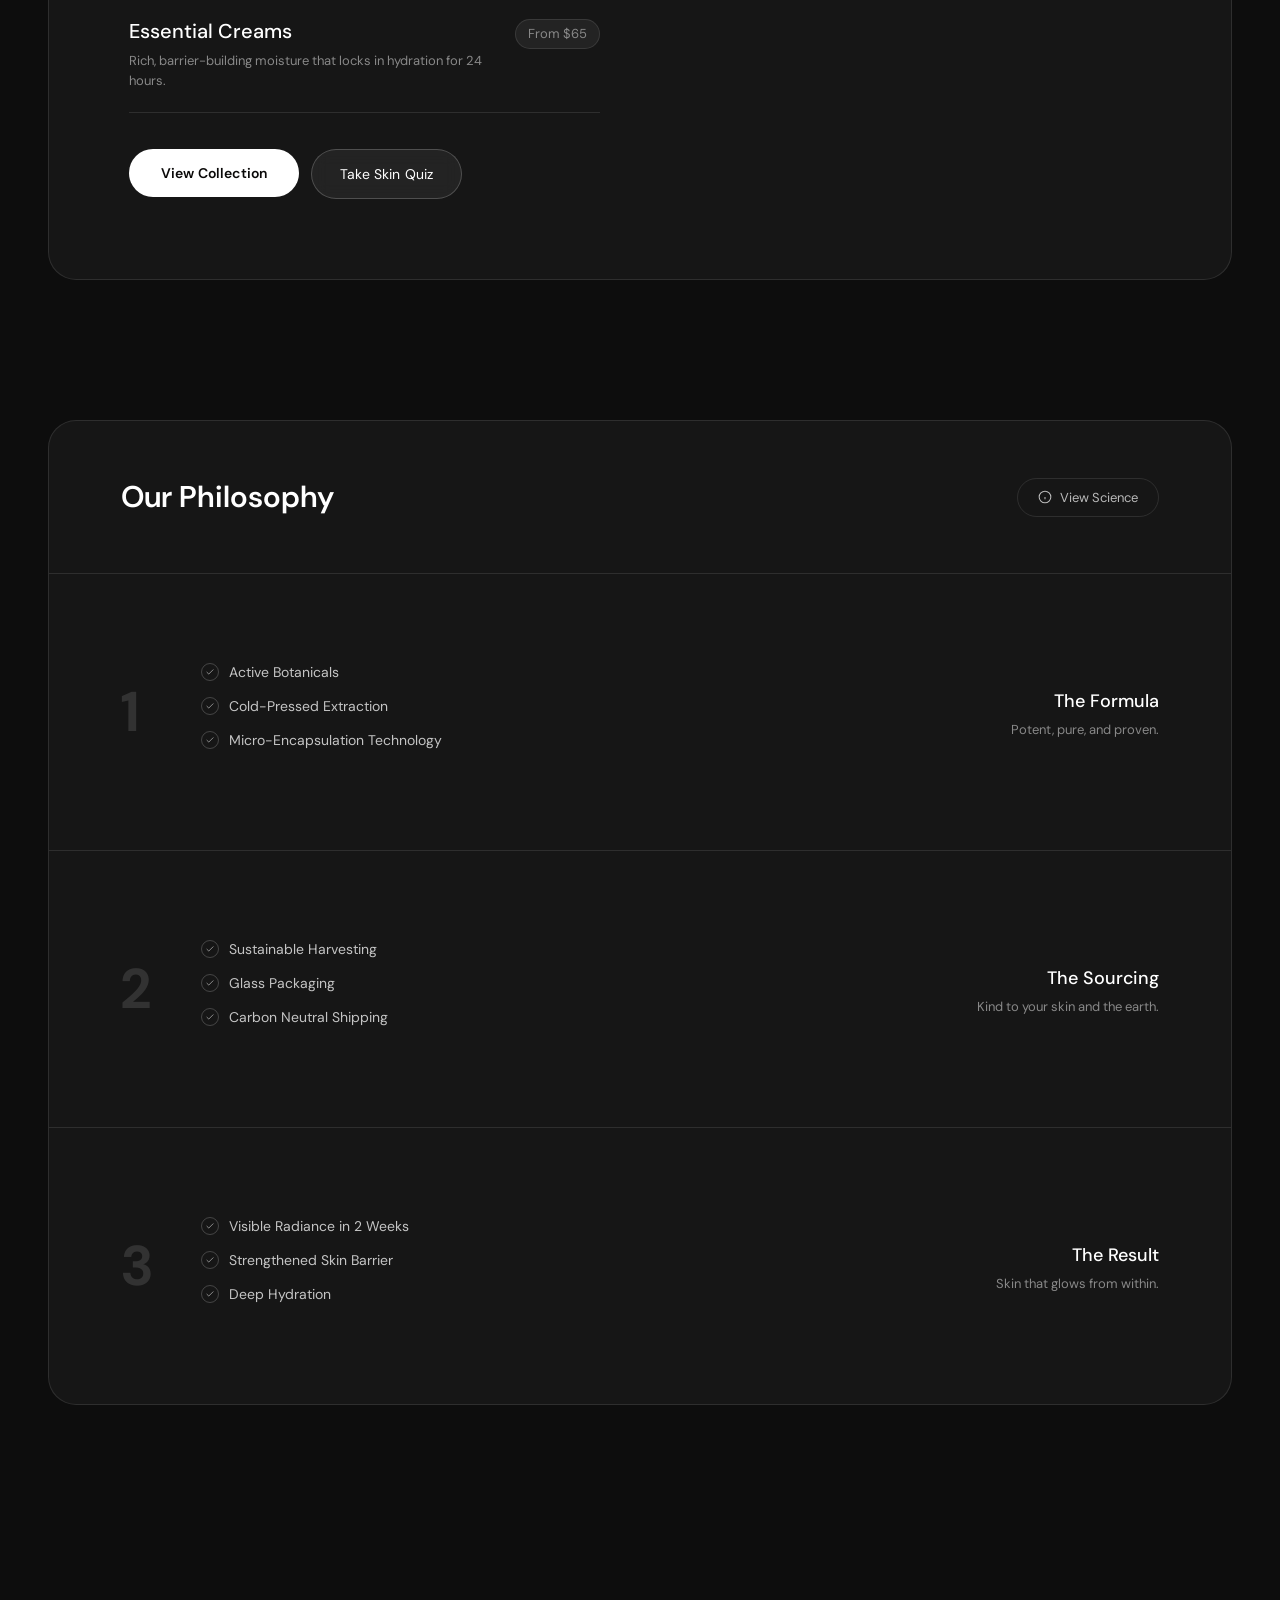
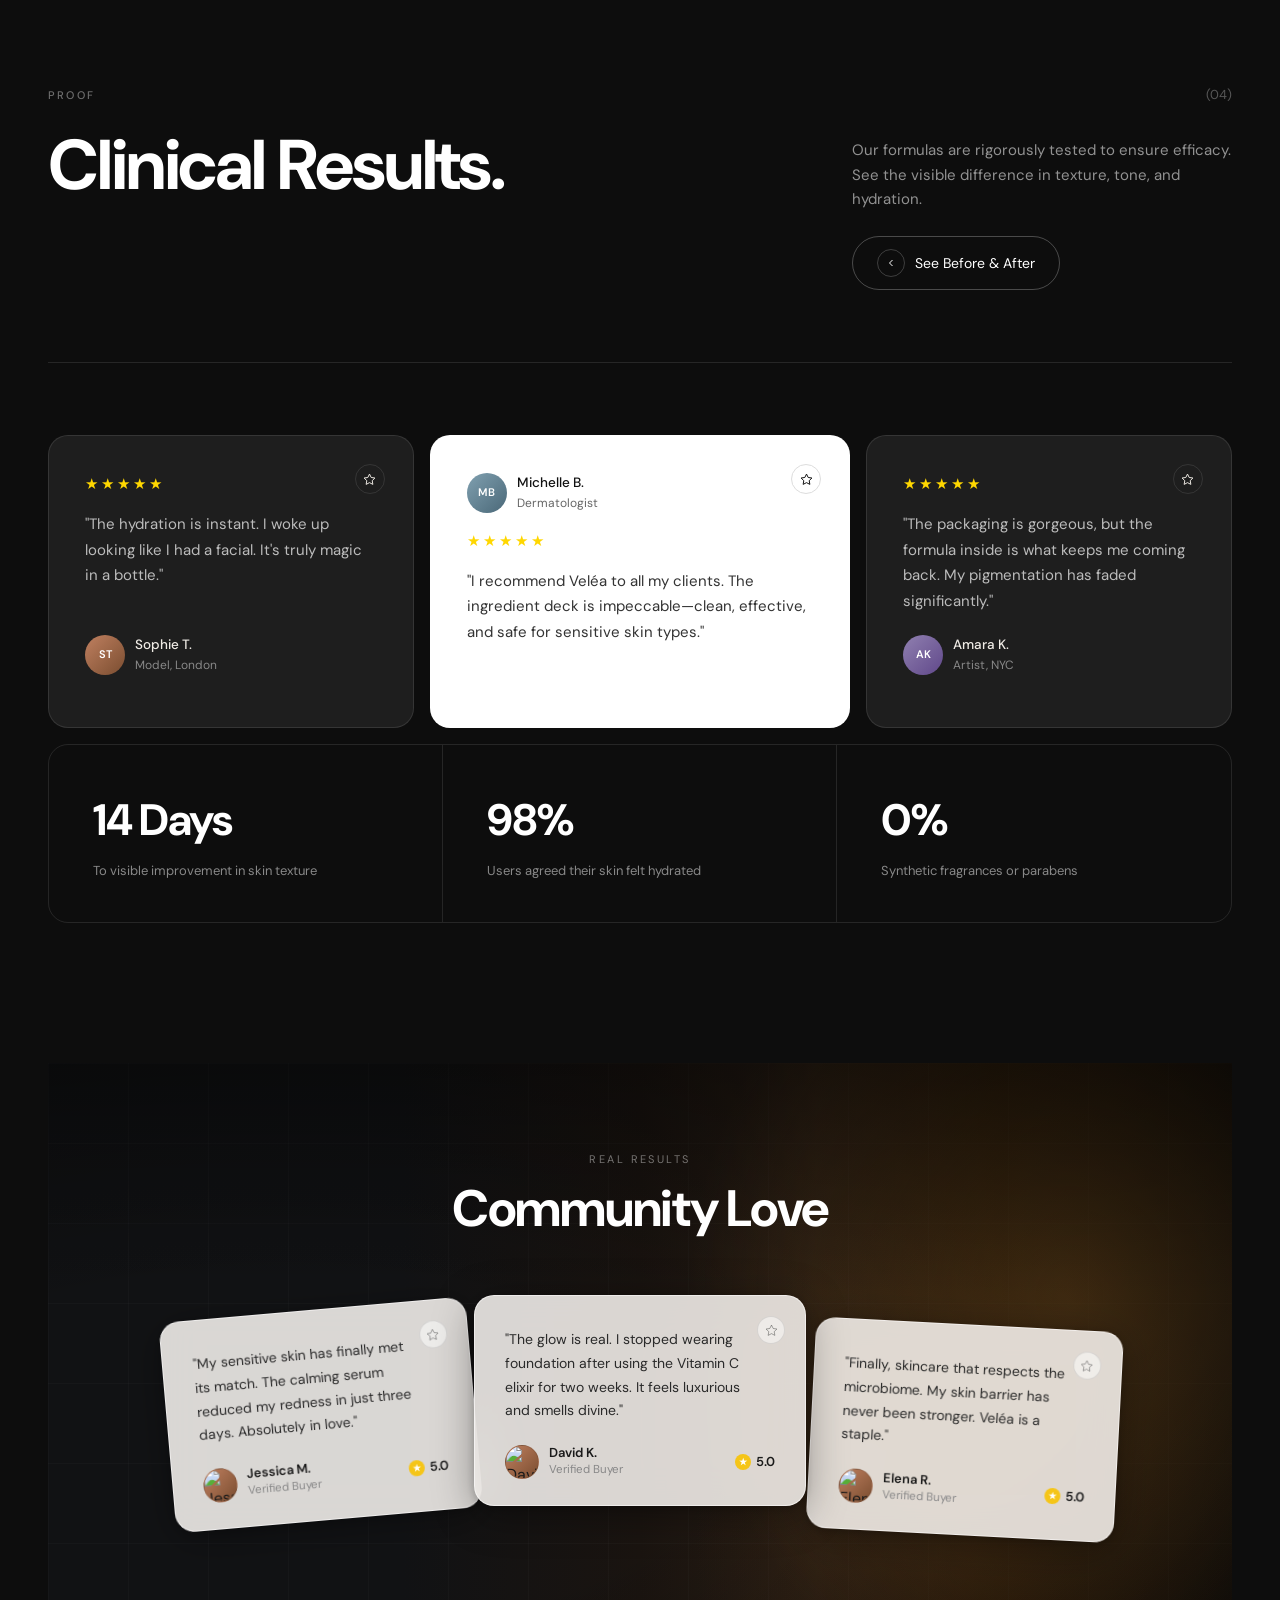
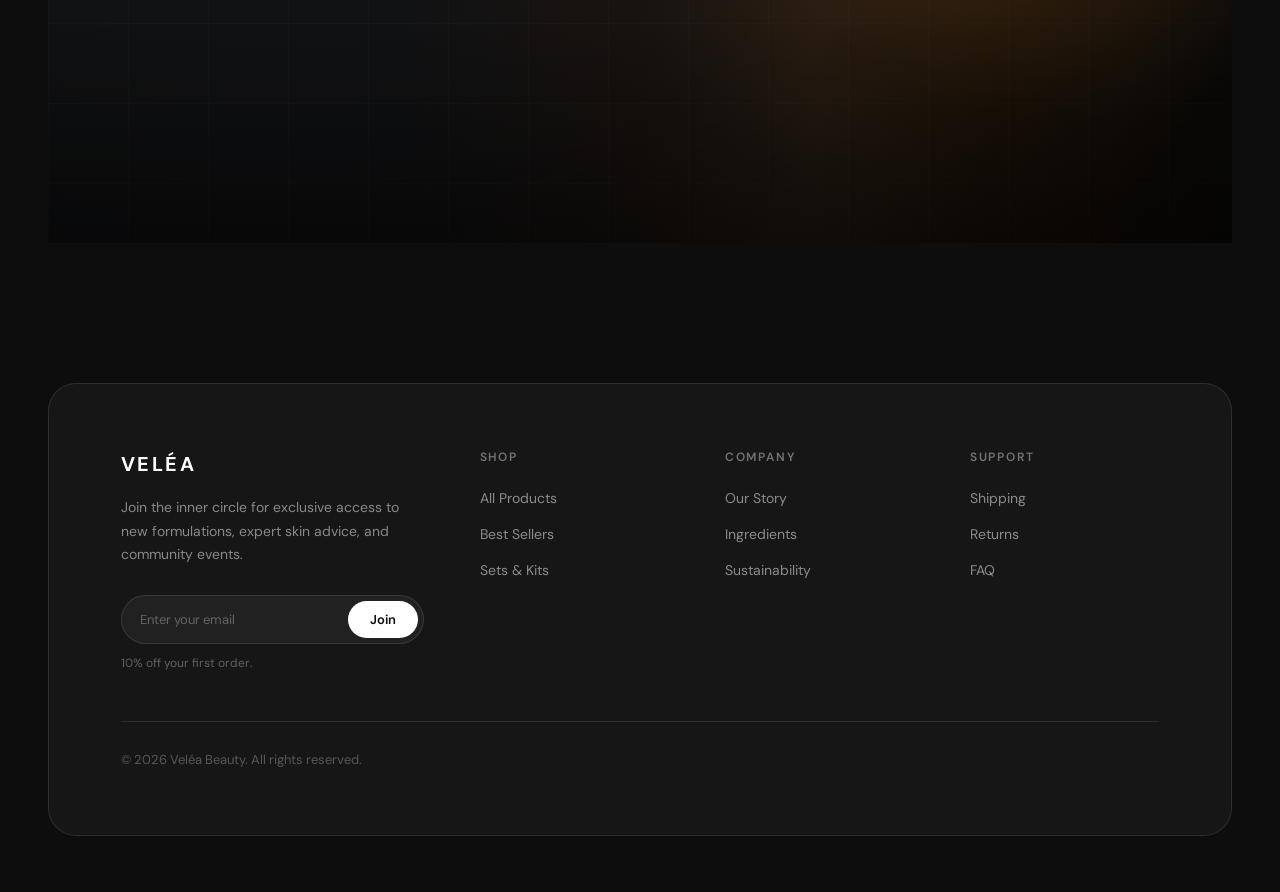
==== commit d537aaca: "feat: link Bag button to coming-soon page" ====
--- a/index.html
+++ b/index.html
@@ -46,14 +46,14 @@
       </svg>
       Search
     </button>
-    <button class="btn-bag">
+    <a href="coming-soon.html"><button class="btn-bag">
       Bag (0)
       <svg viewBox="0 0 24 24" width="14" height="14" fill="none" stroke="currentColor" stroke-width="2">
         <path d="M6 2 3 6v14a2 2 0 0 0 2 2h14a2 2 0 0 0 2-2V6l-3-4z"/>
         <line x1="3" y1="6" x2="21" y2="6"/>
         <path d="M16 10a4 4 0 0 1-8 0"/>
       </svg>
-    </button>
+    </button></a>
   </div>
 </nav>
 
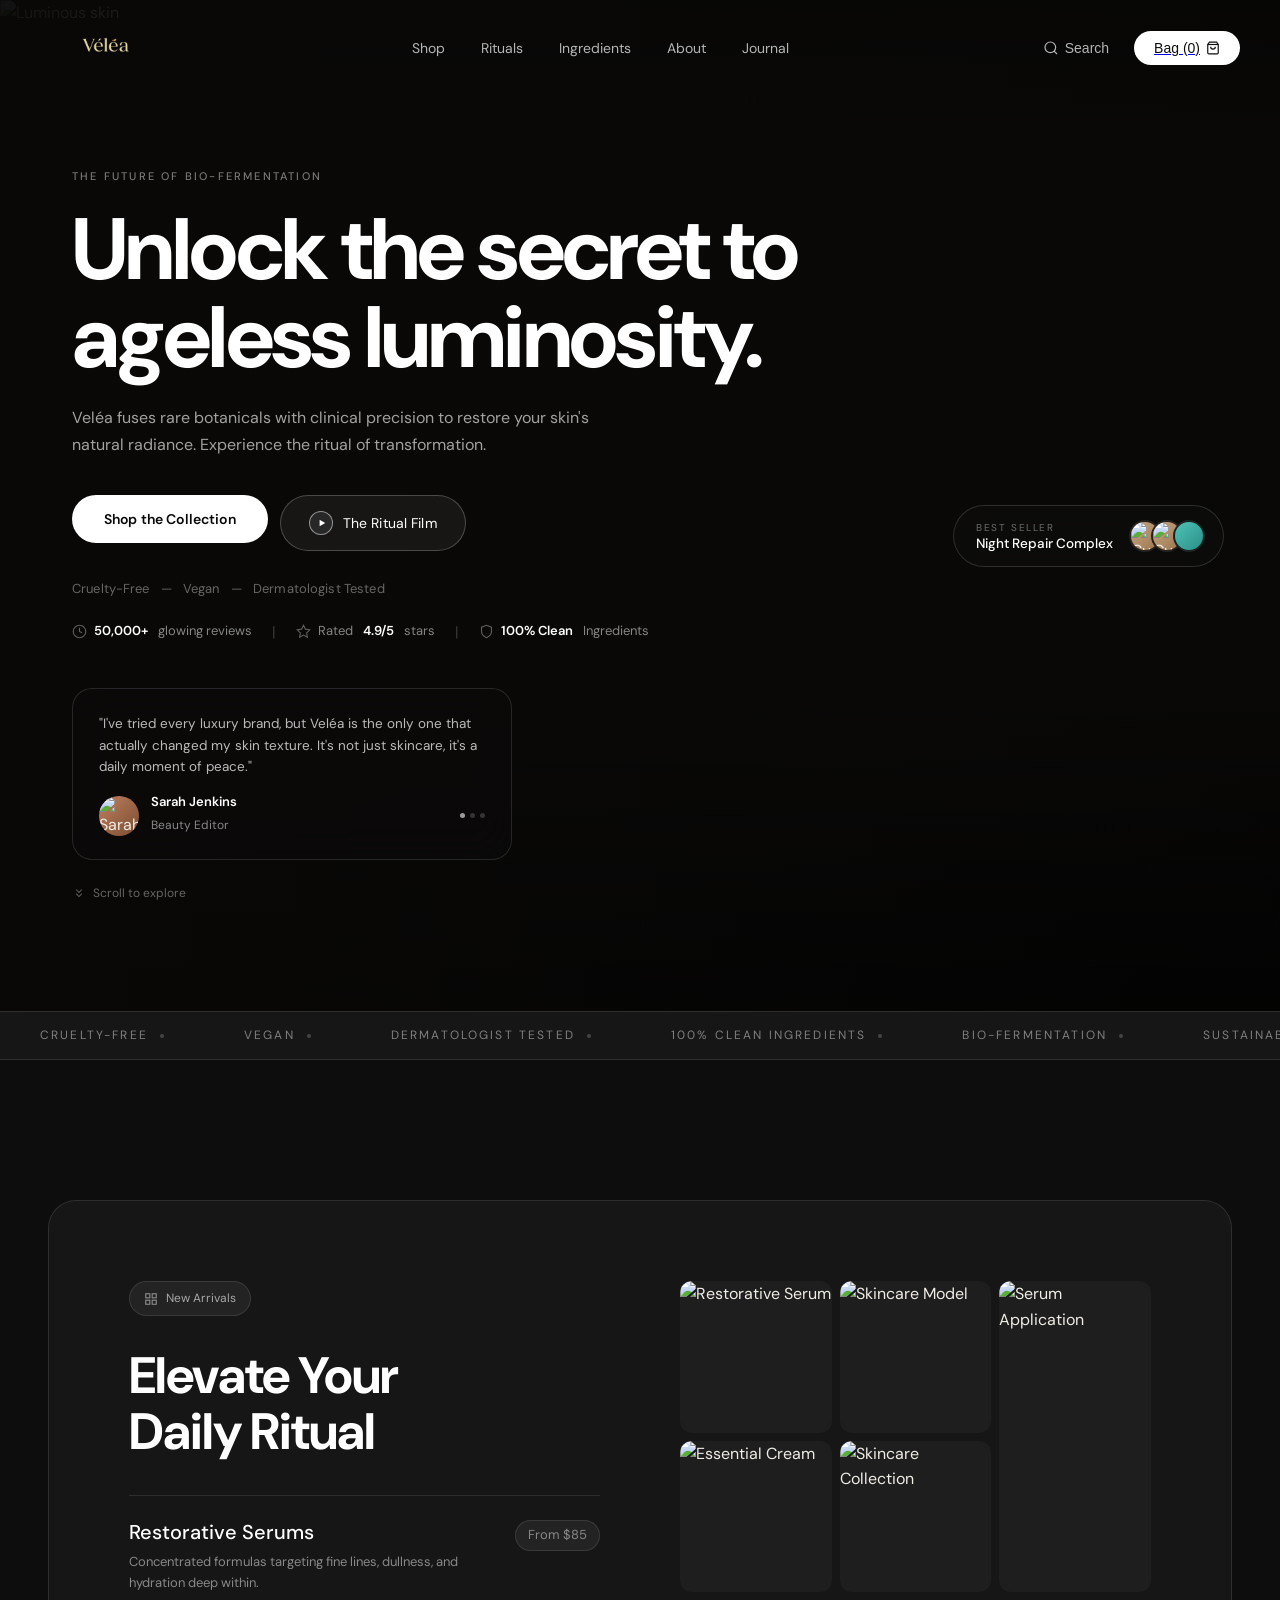
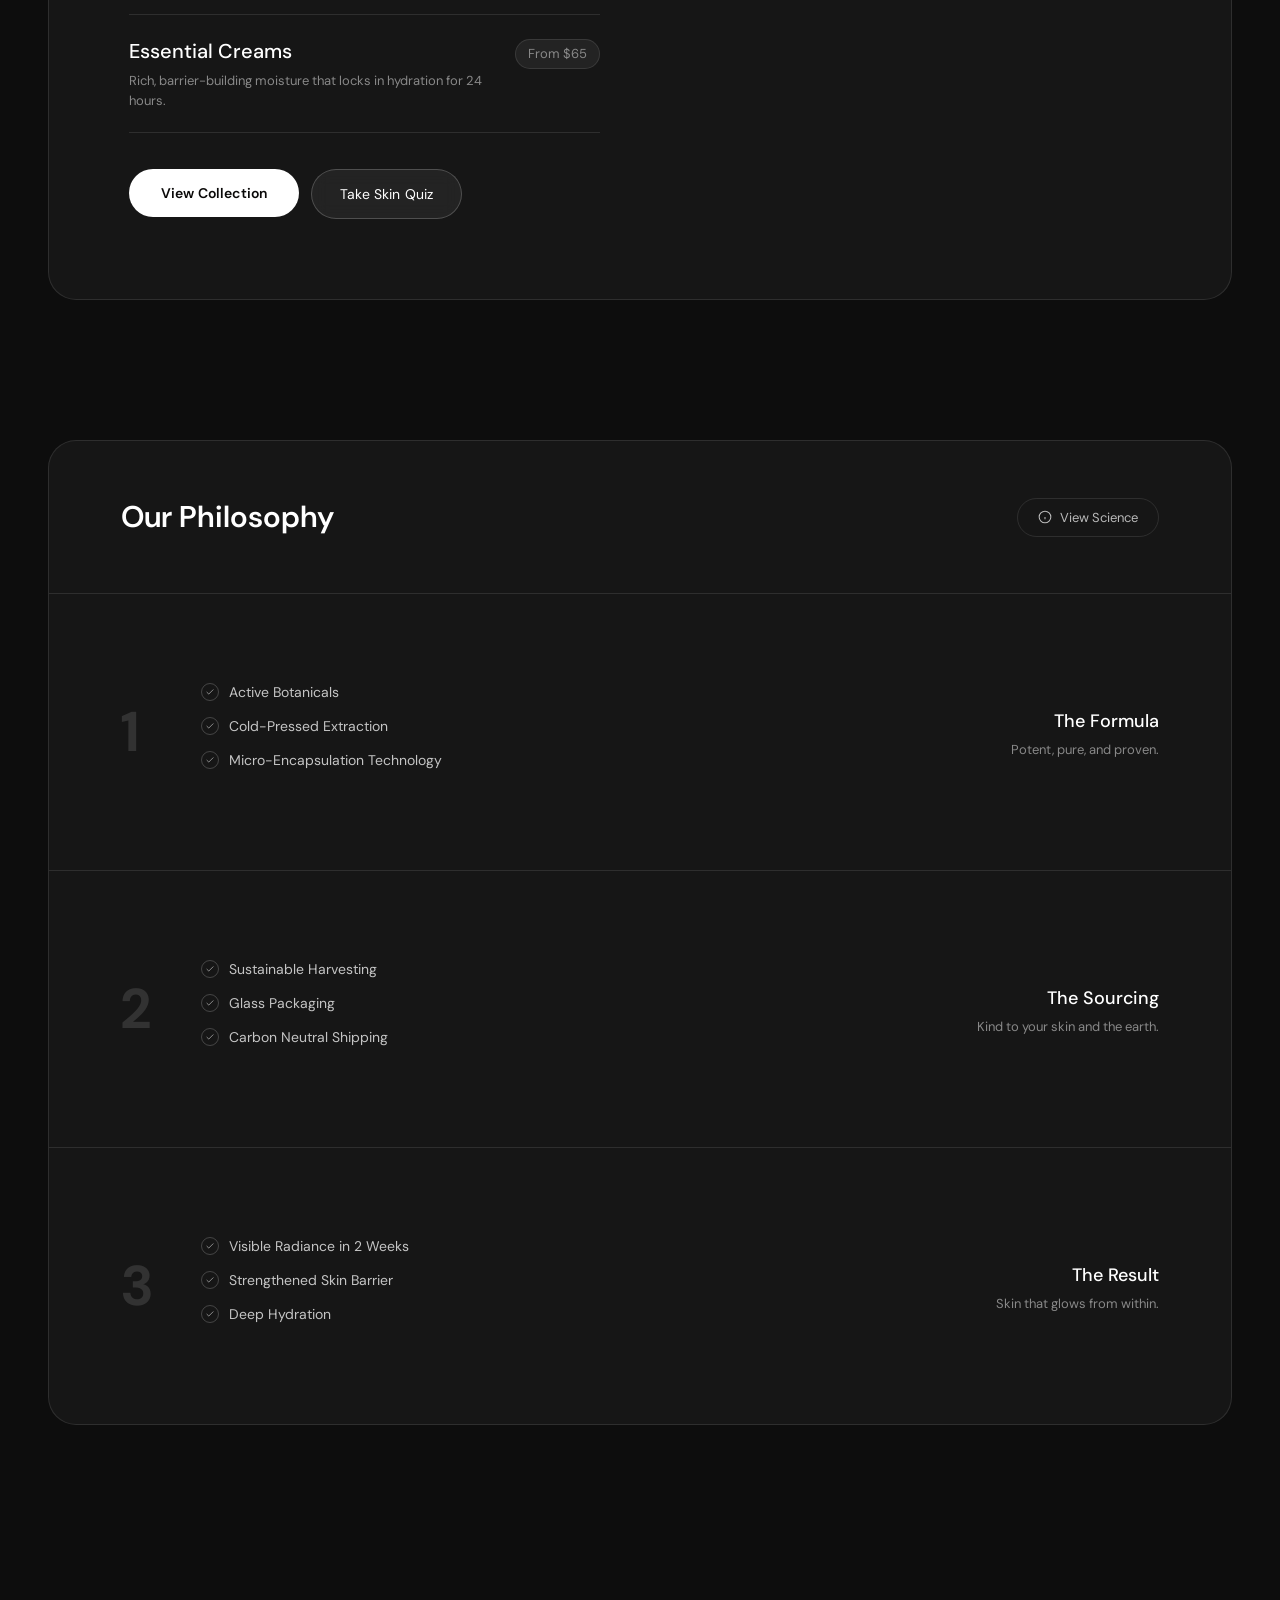
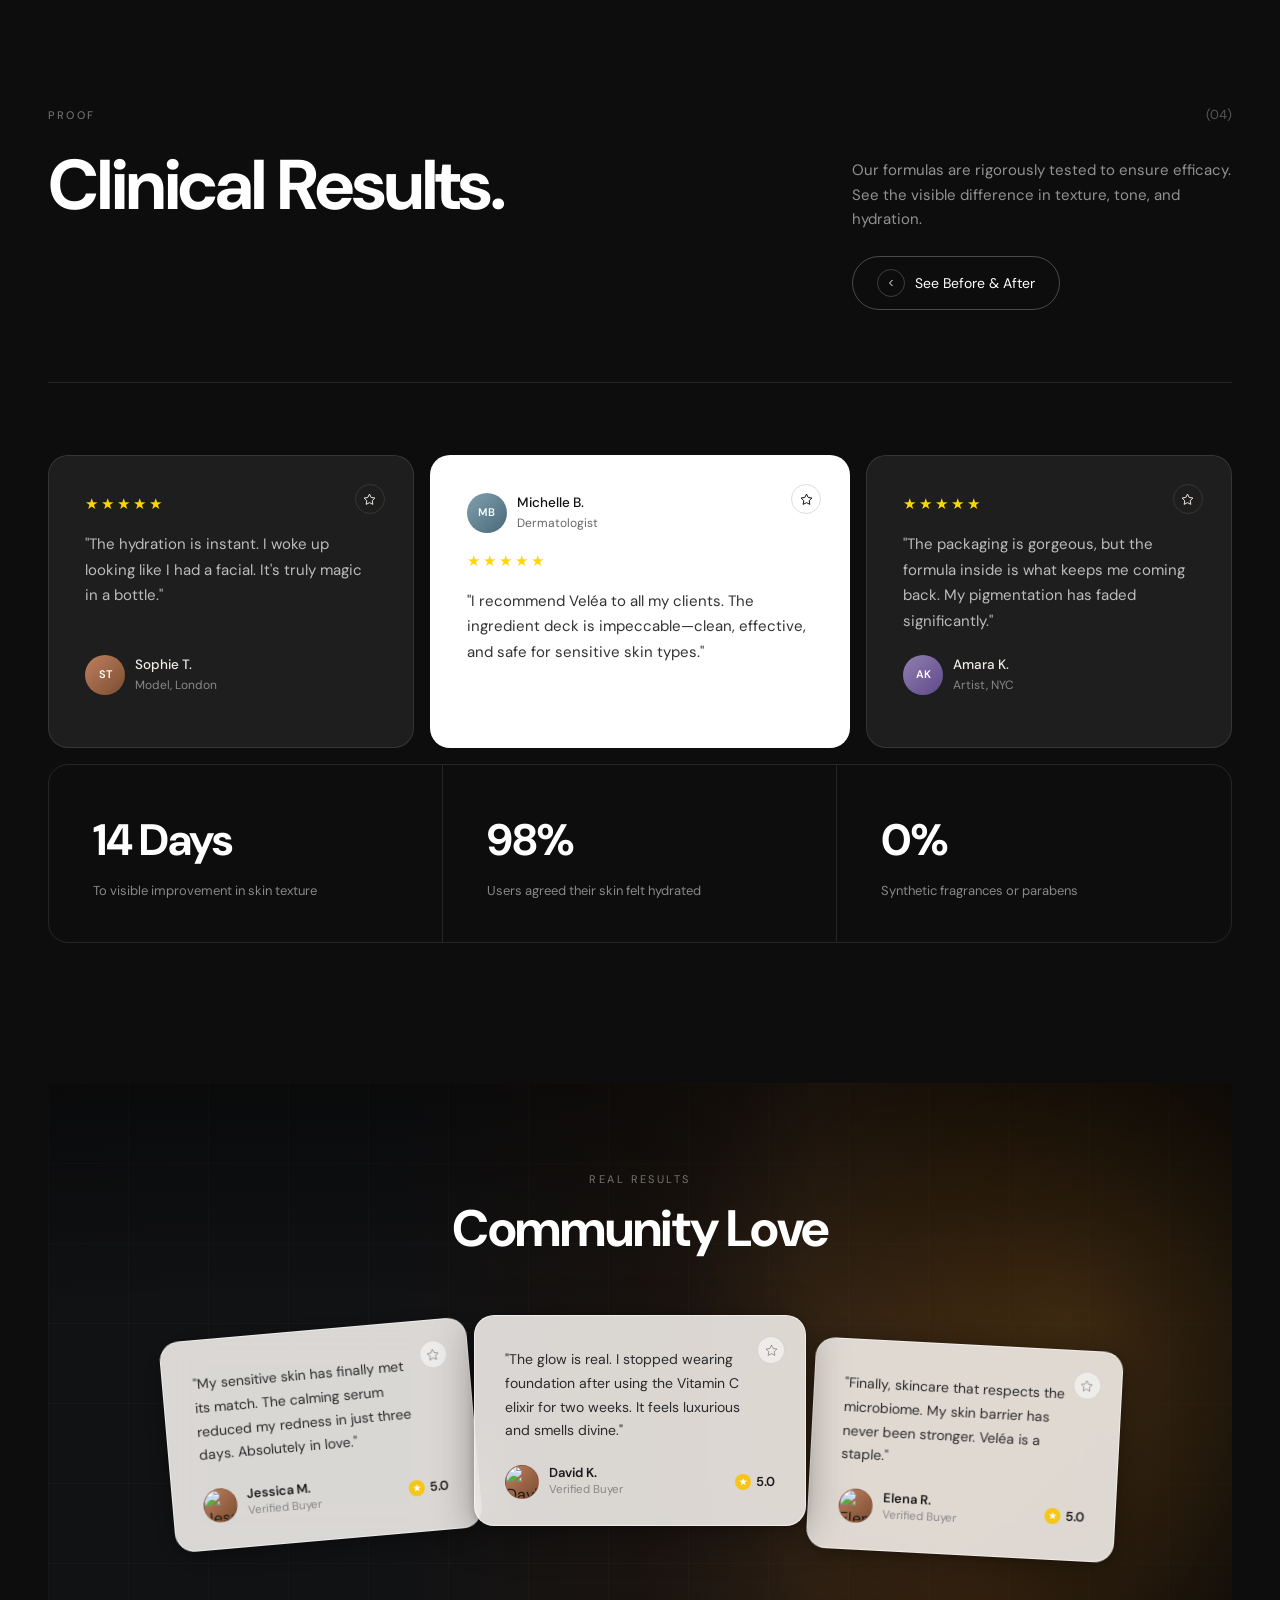
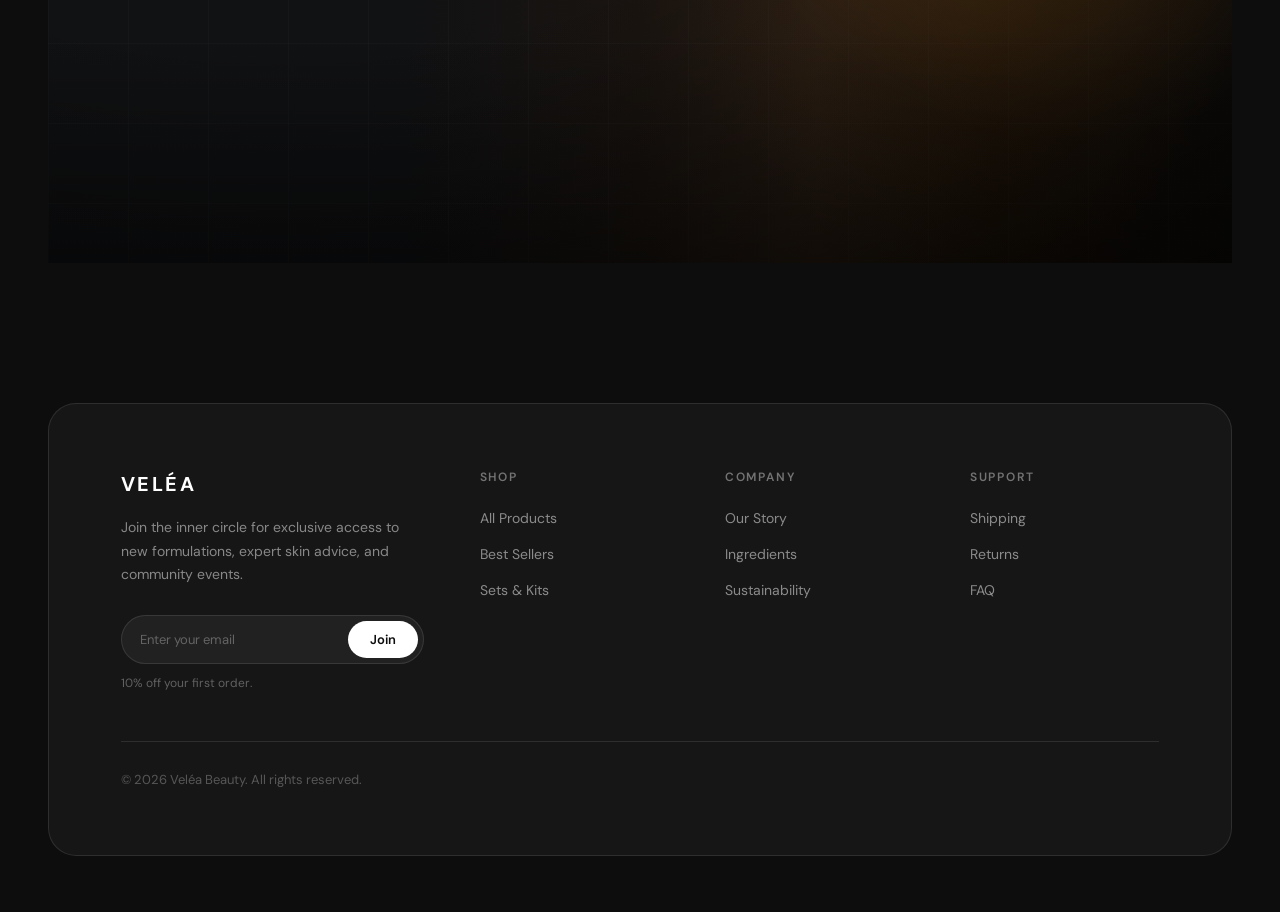
==== commit 876fcac3: "feat: add logo, favicon, responsive layout & hamburger menu" ====
--- a/index.html
+++ b/index.html
@@ -13,6 +13,9 @@
 
   <!-- Styles -->
   <link rel="stylesheet" href="assets/css/style.css" />
+
+  <!-- Favicon -->
+  <link rel="icon" type="image/png" href="assets/images/velea-favicon.png" />
 </head>
 <body>
 
@@ -21,13 +24,7 @@
 ═══════════════════════════════════════════════════════ -->
 <nav>
   <a href="#" class="nav-logo">
-    <div class="nav-logo-icon">
-      <svg viewBox="0 0 24 24" stroke-width="1.5">
-        <path d="M12 3c3.5 0 6.5 3 6.5 6.5 0 2-1 4-3 5.5L12 21l-3.5-6C6.5 13.5 5.5 11.5 5.5 9.5 5.5 6 8.5 3 12 3z"/>
-        <circle cx="12" cy="9" r="2"/>
-      </svg>
-    </div>
-    Veléa
+    <img src="assets/images/velea-logo.png" alt="Véléa" class="nav-logo-img" />
   </a>
 
   <ul class="nav-links">
@@ -55,7 +52,33 @@
       </svg>
     </button></a>
   </div>
+
+  <!-- Hamburger (mobile only) -->
+  <button class="nav-hamburger" id="nav-hamburger" aria-label="Open menu">
+    <span></span><span></span><span></span>
+  </button>
 </nav>
+
+<!-- Mobile Navigation Overlay -->
+<div class="mobile-nav" id="mobile-nav">
+  <a href="coming-soon.html">Shop</a>
+  <a href="coming-soon.html">Rituals</a>
+  <a href="coming-soon.html">Ingredients</a>
+  <a href="coming-soon.html">About</a>
+  <a href="coming-soon.html">Journal</a>
+  <div class="mobile-nav-bag">
+    <a href="coming-soon.html">
+      <button class="btn-bag" style="width:100%;justify-content:center;padding:14px 24px;">
+        Bag (0)
+        <svg viewBox="0 0 24 24" width="14" height="14" fill="none" stroke="currentColor" stroke-width="2">
+          <path d="M6 2 3 6v14a2 2 0 0 0 2 2h14a2 2 0 0 0 2-2V6l-3-4z"/>
+          <line x1="3" y1="6" x2="21" y2="6"/>
+          <path d="M16 10a4 4 0 0 1-8 0"/>
+        </svg>
+      </button>
+    </a>
+  </div>
+</div>
 
 
 <!-- ═══════════════════════════════════════════════════════
--- a/assets/css/style.css
+++ b/assets/css/style.css
@@ -37,7 +37,7 @@
   align-items: center;
   justify-content: space-between;
   padding: 0 40px;
-  height: 68px;
+  height: 96px;
   background: transparent;
   backdrop-filter: none;
   -webkit-backdrop-filter: none;
@@ -58,23 +58,13 @@
 .nav-logo {
   display: flex;
   align-items: center;
-  gap: 10px;
-  font-size: 17px;
-  font-weight: 600;
-  letter-spacing: 0.12em;
-  text-transform: uppercase;
-  color: var(--white);
   text-decoration: none;
 }
 
-.nav-logo-icon {
-  width: 32px; height: 32px;
-  background: var(--bg3);
-  border: 1px solid var(--border);
-  border-radius: 8px;
-  display: flex; align-items: center; justify-content: center;
-}
-.nav-logo-icon svg { width: 18px; height: 18px; stroke: var(--white); fill: none; }
+.nav-logo-img {
+  height: 88px;
+  width: auto;
+}
 
 .nav-links {
   display: flex;
@@ -153,7 +143,7 @@
 .hero-main {
   position: relative;
   z-index: 3;
-  padding: 148px 72px 72px;
+  padding: 168px 72px 72px;
   max-width: 980px;
 }
 
@@ -1075,39 +1065,192 @@
 .scroll-hint     { animation: fadeUp 0.7s ease both 1.00s; }
 
 /* ── Responsive ────────────────────────────────────────── */
+
+/* ─ Hamburger Button ─ */
+.nav-hamburger {
+  display: none;
+  background: none;
+  border: none;
+  cursor: pointer;
+  padding: 6px;
+  flex-direction: column;
+  gap: 5px;
+  align-items: center;
+  justify-content: center;
+  position: relative;
+  z-index: 101;
+}
+.nav-hamburger span {
+  display: block;
+  width: 22px; height: 2px;
+  background: var(--white);
+  border-radius: 2px;
+  transition: transform 0.3s ease, opacity 0.3s ease;
+}
+.nav-hamburger.open span:nth-child(1) { transform: translateY(7px) rotate(45deg); }
+.nav-hamburger.open span:nth-child(2) { opacity: 0; transform: scaleX(0); }
+.nav-hamburger.open span:nth-child(3) { transform: translateY(-7px) rotate(-45deg); }
+
+/* ─ Mobile Nav Overlay ─ */
+.mobile-nav {
+  position: fixed;
+  inset: 0;
+  z-index: 100;
+  background: rgba(10,9,8,0.97);
+  backdrop-filter: blur(20px);
+  -webkit-backdrop-filter: blur(20px);
+  display: flex;
+  flex-direction: column;
+  align-items: center;
+  justify-content: center;
+  gap: 36px;
+  padding: 80px 40px 56px;
+  opacity: 0;
+  visibility: hidden;
+  pointer-events: none;
+  transition: opacity 0.35s ease, visibility 0.35s ease;
+}
+.mobile-nav.open {
+  opacity: 1;
+  visibility: visible;
+  pointer-events: all;
+}
+.mobile-nav a {
+  font-size: 34px;
+  font-weight: 600;
+  color: var(--white);
+  text-decoration: none;
+  letter-spacing: -0.02em;
+  transition: opacity 0.2s;
+}
+.mobile-nav a:hover { opacity: 0.55; }
+.mobile-nav-bag { margin-top: 8px; width: 100%; max-width: 280px; }
+
+/* ─ 1100px: Tablet Landscape ─ */
 @media (max-width: 1100px) {
-  .section-inner   { padding-left: 32px; padding-right: 32px; }
-  .hero-main       { padding: 44px 32px 0; }
-  .best-seller-pill{ right: 32px; }
-  .footer-inner    { padding: 48px 40px; }
-  .footer-grid     { grid-template-columns: 1fr 1fr; gap: 32px; }
-  .footer-wrapper  { padding: 0 32px; }
-}
-
+  .section-inner      { padding-left: 32px; padding-right: 32px; }
+  .hero-main          { padding: 140px 48px 72px; }
+  .best-seller-pill   { right: 32px; }
+  .section-card       { padding: 56px 48px; }
+  .products-layout    { gap: 48px; }
+  .phil-header        { padding: 40px 48px; }
+  .phil-row           { padding: 44px 48px; grid-template-columns: 60px 1fr auto 180px; }
+  .formula-anim-wrap  { width: 240px; }
+  .community-content  { padding: 72px 64px 80px; }
+  .footer-inner       { padding: 48px 40px; }
+  .footer-grid        { grid-template-columns: 1.4fr 1fr 1fr 1fr; gap: 32px; }
+  .footer-wrapper     { padding: 0 32px; }
+}
+
+/* ─ 900px: Tablet Portrait ─ */
+@media (max-width: 900px) {
+  .hero-main          { padding: 130px 40px 60px; }
+  .best-seller-pill   { right: 24px; }
+  .products-layout    { grid-template-columns: 1fr; gap: 40px; }
+  .phil-row           { grid-template-columns: 56px 1fr; }
+  .phil-right         { display: none; }
+  .formula-anim-wrap  { display: none; }
+  .proof-top          { flex-direction: column; gap: 24px; padding-bottom: 48px; margin-bottom: 48px; }
+  .proof-right        { max-width: 100%; }
+  .reviews-grid       { grid-template-columns: 1fr 1fr; gap: 12px; }
+  .community-cards    { grid-template-columns: 1fr 1fr; gap: 12px; }
+  .community-card:nth-child(3) { display: none; }
+  .community-content  { padding: 60px 40px 72px; }
+  .footer-grid        { grid-template-columns: 1fr 1fr; gap: 28px; }
+  .footer-inner       { padding: 40px 32px; }
+  .footer-wrapper     { padding: 0 24px; }
+}
+
+/* ─ 768px: Mobile ─ */
 @media (max-width: 768px) {
-  nav              { padding: 0 20px; }
-  .nav-links       { display: none; }
-  .hero-main       { padding: 36px 20px 0; }
-  .section-inner   { padding-left: 20px; padding-right: 20px; }
-  .best-seller-pill{ display: none; }
-  .products-layout { grid-template-columns: 1fr; }
-  .section-card    { padding: 32px 24px; }
-  .phil-row        { grid-template-columns: 60px 1fr; }
-  .phil-header     { padding: 32px 24px; }
-  .phil-row        { padding: 32px 24px; }
-  .phil-right      { display: none; }
-  .formula-anim-wrap{ display: none; }
-  .reviews-grid    { grid-template-columns: 1fr; }
-  .review-stats-row{ grid-template-columns: 1fr; }
-  .stat-cell       { border-right: none; border-bottom: 1px solid var(--border); }
-  .community-cards { grid-template-columns: 1fr; }
-  .community-content{ padding: 48px 24px 60px; }
+  /* Nav */
+  nav                 { padding: 0 20px; height: 72px; }
+  .nav-links          { display: none; }
+  .btn-search         { display: none; }
+  .btn-bag            { display: none; }
+  .nav-hamburger      { display: flex; }
+
+  /* Hero */
+  .hero-main          { padding: 100px 20px 56px; max-width: 100%; }
+  .hero-cert-line     { font-size: 12px; }
+  .hero-badge-sep     { display: none; }
+  .hero-badges        { flex-direction: column; align-items: flex-start; gap: 10px; }
+  .hero-badge         { padding-right: 0; }
+  .hero-testimonial   { max-width: 100%; }
+  .best-seller-pill   { display: none; }
+
+  /* Sections */
+  .section-inner      { padding-left: 16px; padding-right: 16px; }
+  .products-section   { padding: 80px 0; }
+  .section-card       { padding: 28px 20px; border-radius: 20px; }
+  .products-layout    { grid-template-columns: 1fr; gap: 28px; }
+
+  /* Product image grid */
+  .product-grid       { grid-template-columns: 1fr 1fr; grid-template-rows: auto; gap: 6px; }
+  .pg-item-tall       { grid-column: auto; grid-row: auto; aspect-ratio: 1; }
+
+  /* Philosophy */
+  .philosophy-section { padding: 0 0 80px; }
+  .phil-card          { border-radius: 20px; }
+  .phil-header        { flex-direction: column; align-items: flex-start; gap: 14px; padding: 24px 20px; }
+  .phil-row           { grid-template-columns: 44px 1fr; padding: 24px 20px; }
+  .phil-num           { font-size: 40px; }
+  .phil-right         { display: none; }
+  .formula-anim-wrap  { display: none; }
+
+  /* Proof */
+  .proof-section      { padding: 80px 0; }
+  .proof-top          { flex-direction: column; gap: 20px; padding-bottom: 40px; margin-bottom: 40px; }
+  .proof-right        { max-width: 100%; }
+  .reviews-grid       { grid-template-columns: 1fr; }
+  .review-stats-row   { grid-template-columns: 1fr; }
+  .stat-cell          { border-right: none; border-bottom: 1px solid var(--border); padding: 28px 24px; }
+  .stat-value         { font-size: 36px; }
+
+  /* Community */
+  .community-section  { padding: 0 0 80px; }
+  .community-content  { padding: 48px 20px 60px; }
+  .community-title    { margin-bottom: 36px; }
+  .community-cards    { grid-template-columns: 1fr; gap: 14px; }
+  .community-card:nth-child(3) { display: flex; }
   .community-card:nth-child(1),
   .community-card:nth-child(2),
-  .community-card:nth-child(3) { transform: none !important; margin: 0; }
-  .footer-grid     { grid-template-columns: 1fr; }
-  .footer-inner    { padding: 30px 20px; }
-  .footer-wrapper  { padding: 0 20px; }
-  .sticky-bar      { font-size: 0; padding: 10px 10px; gap: 8px; }
-  .sticky-bar > span { display: none; }
-}
+  .community-card:nth-child(3) { transform: none !important; }
+
+  /* Footer */
+  .footer-grid        { grid-template-columns: 1fr 1fr; gap: 20px; }
+  .footer-inner       { padding: 28px 20px; border-radius: 20px; }
+  .footer-wrapper     { padding: 0 16px; }
+
+  /* Sticky bar */
+  .sticky-bar         { padding: 10px 12px; gap: 8px; bottom: 16px; }
+  .sticky-bar > span  { display: none; }
+}
+
+/* ─ 480px: Small Mobile ─ */
+@media (max-width: 480px) {
+  .nav-logo-img       { height: 64px; }
+  .hero-main          { padding: 90px 16px 48px; }
+  .hero-sub           { font-size: 15px; }
+  .hero-ctas          { flex-direction: column; }
+  .hero-ctas .btn-primary,
+  .hero-ctas .btn-ghost { width: 100%; justify-content: center; }
+  .hero-spacer        { height: 24px; }
+  .section-inner      { padding-left: 12px; padding-right: 12px; }
+  .section-card       { padding: 20px 16px; }
+  .product-grid       { gap: 4px; }
+  .products-ctas      { flex-direction: column; }
+  .products-ctas .btn-primary,
+  .products-ctas .btn-ghost { width: 100%; justify-content: center; }
+  .review-card        { padding: 24px 18px; min-height: auto; }
+  .stat-value         { font-size: 32px; }
+  .community-title    { font-size: clamp(28px, 8vw, 42px); }
+  .community-content  { padding: 40px 16px 52px; }
+  .footer-grid        { grid-template-columns: 1fr; }
+  .footer-inner       { padding: 24px 16px; }
+  .footer-wrapper     { padding: 0 12px; }
+  .sticky-btns        { gap: 6px; }
+  .sticky-btn         { padding: 8px 12px; font-size: 12px; }
+  .proof-headline     { font-size: clamp(36px, 10vw, 56px); }
+  .mobile-nav a       { font-size: 28px; gap: 28px; }
+}
